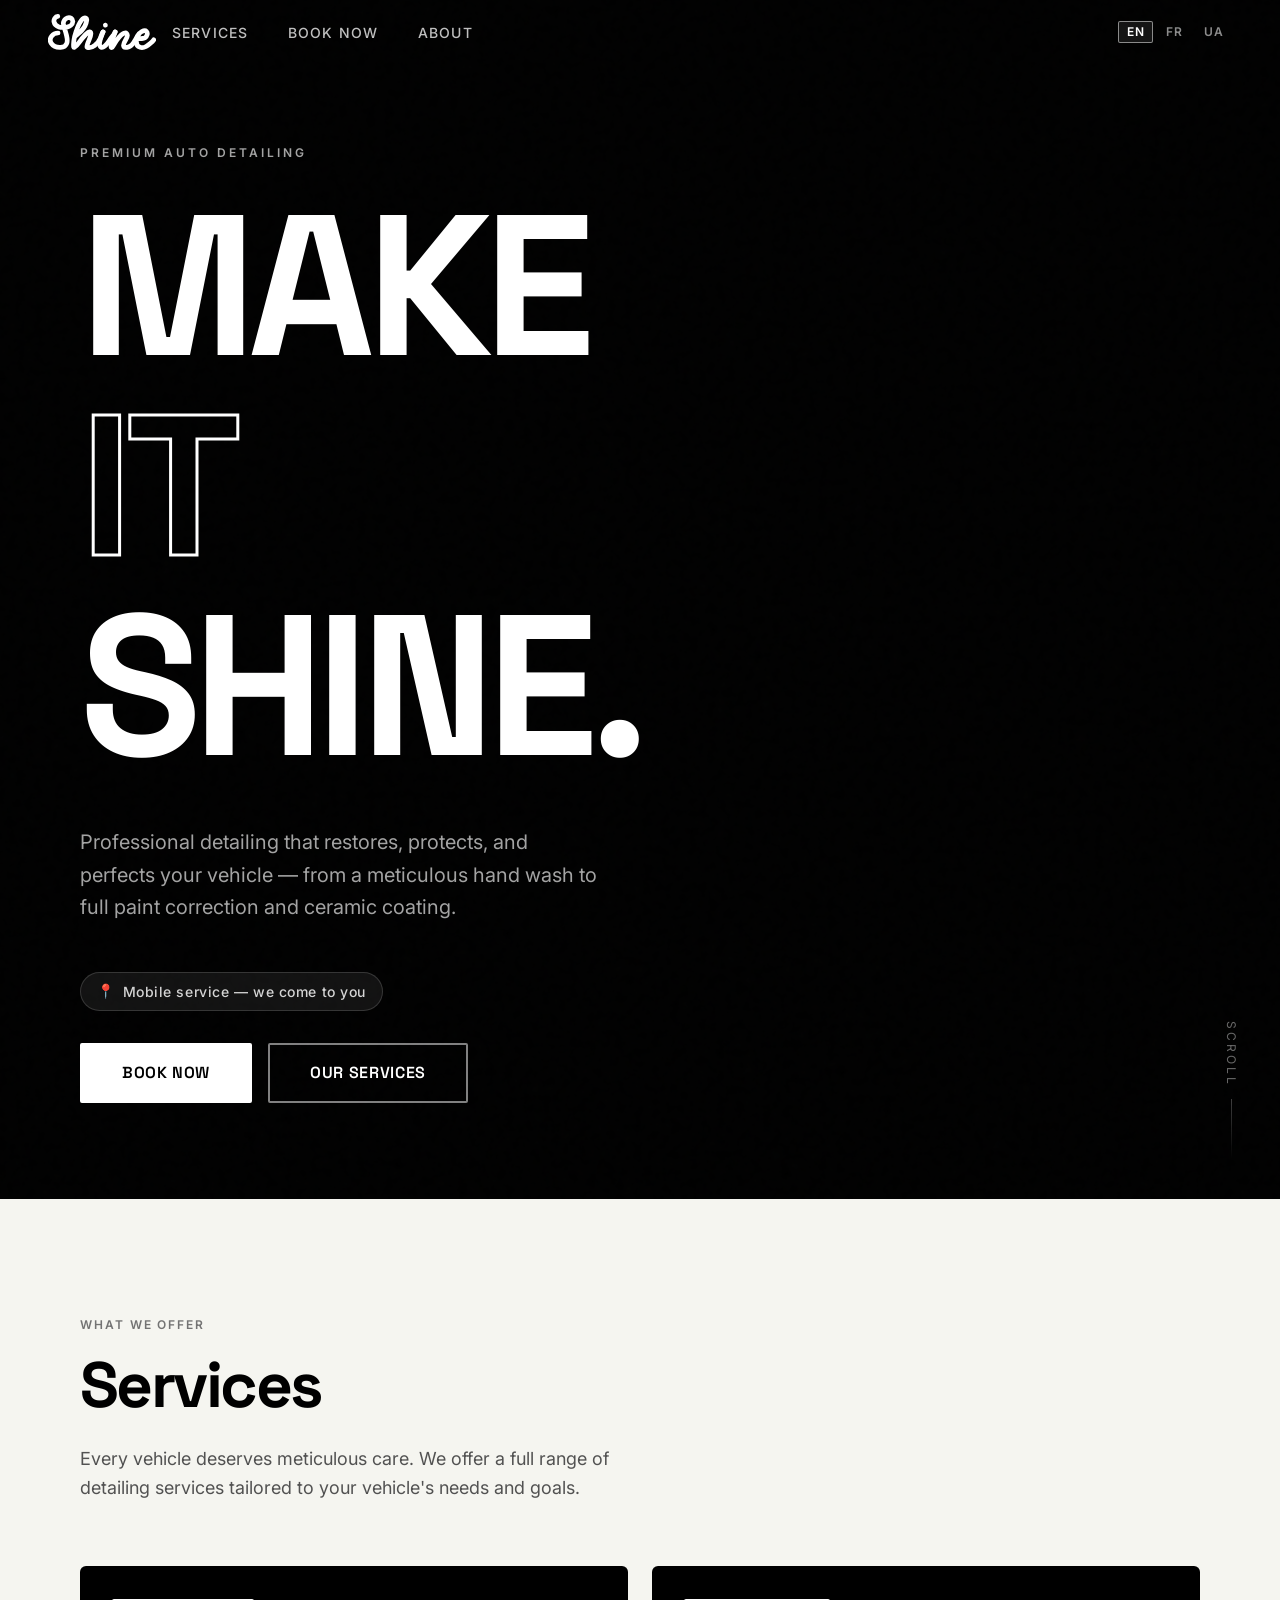
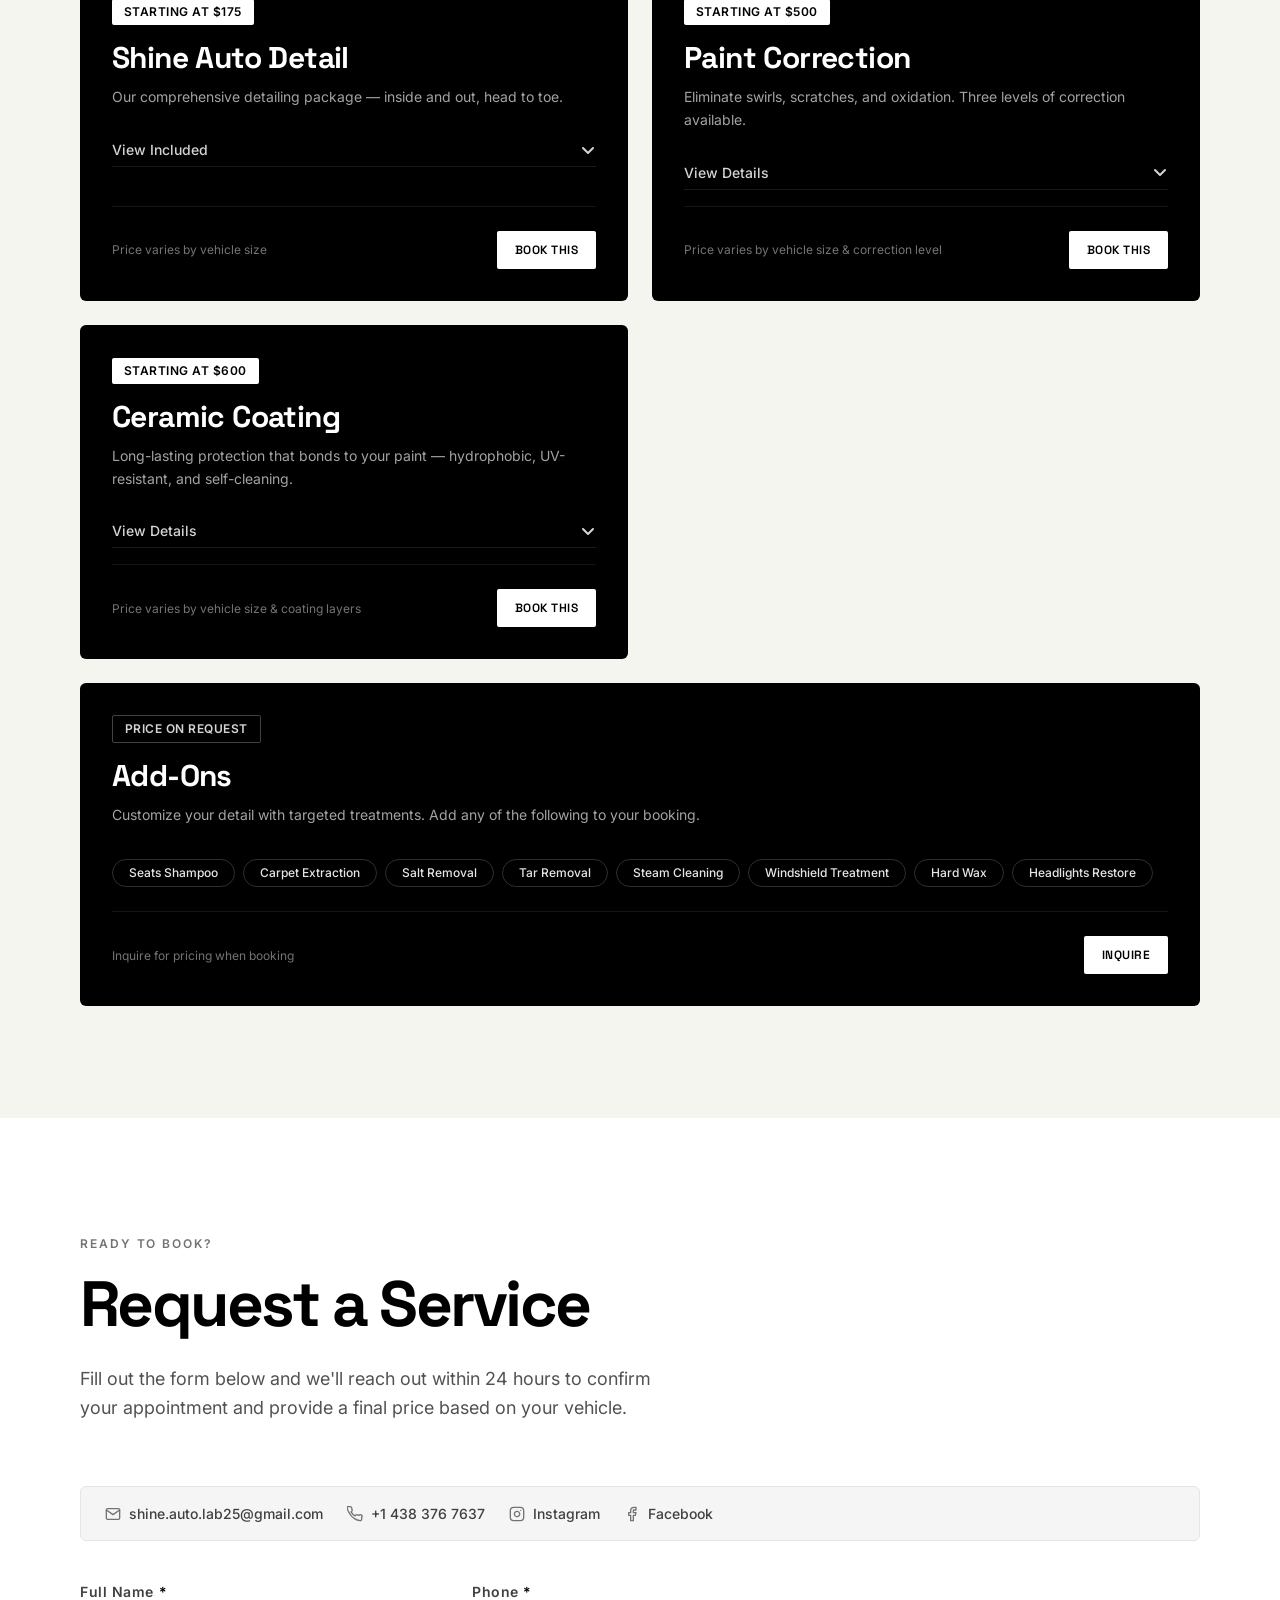
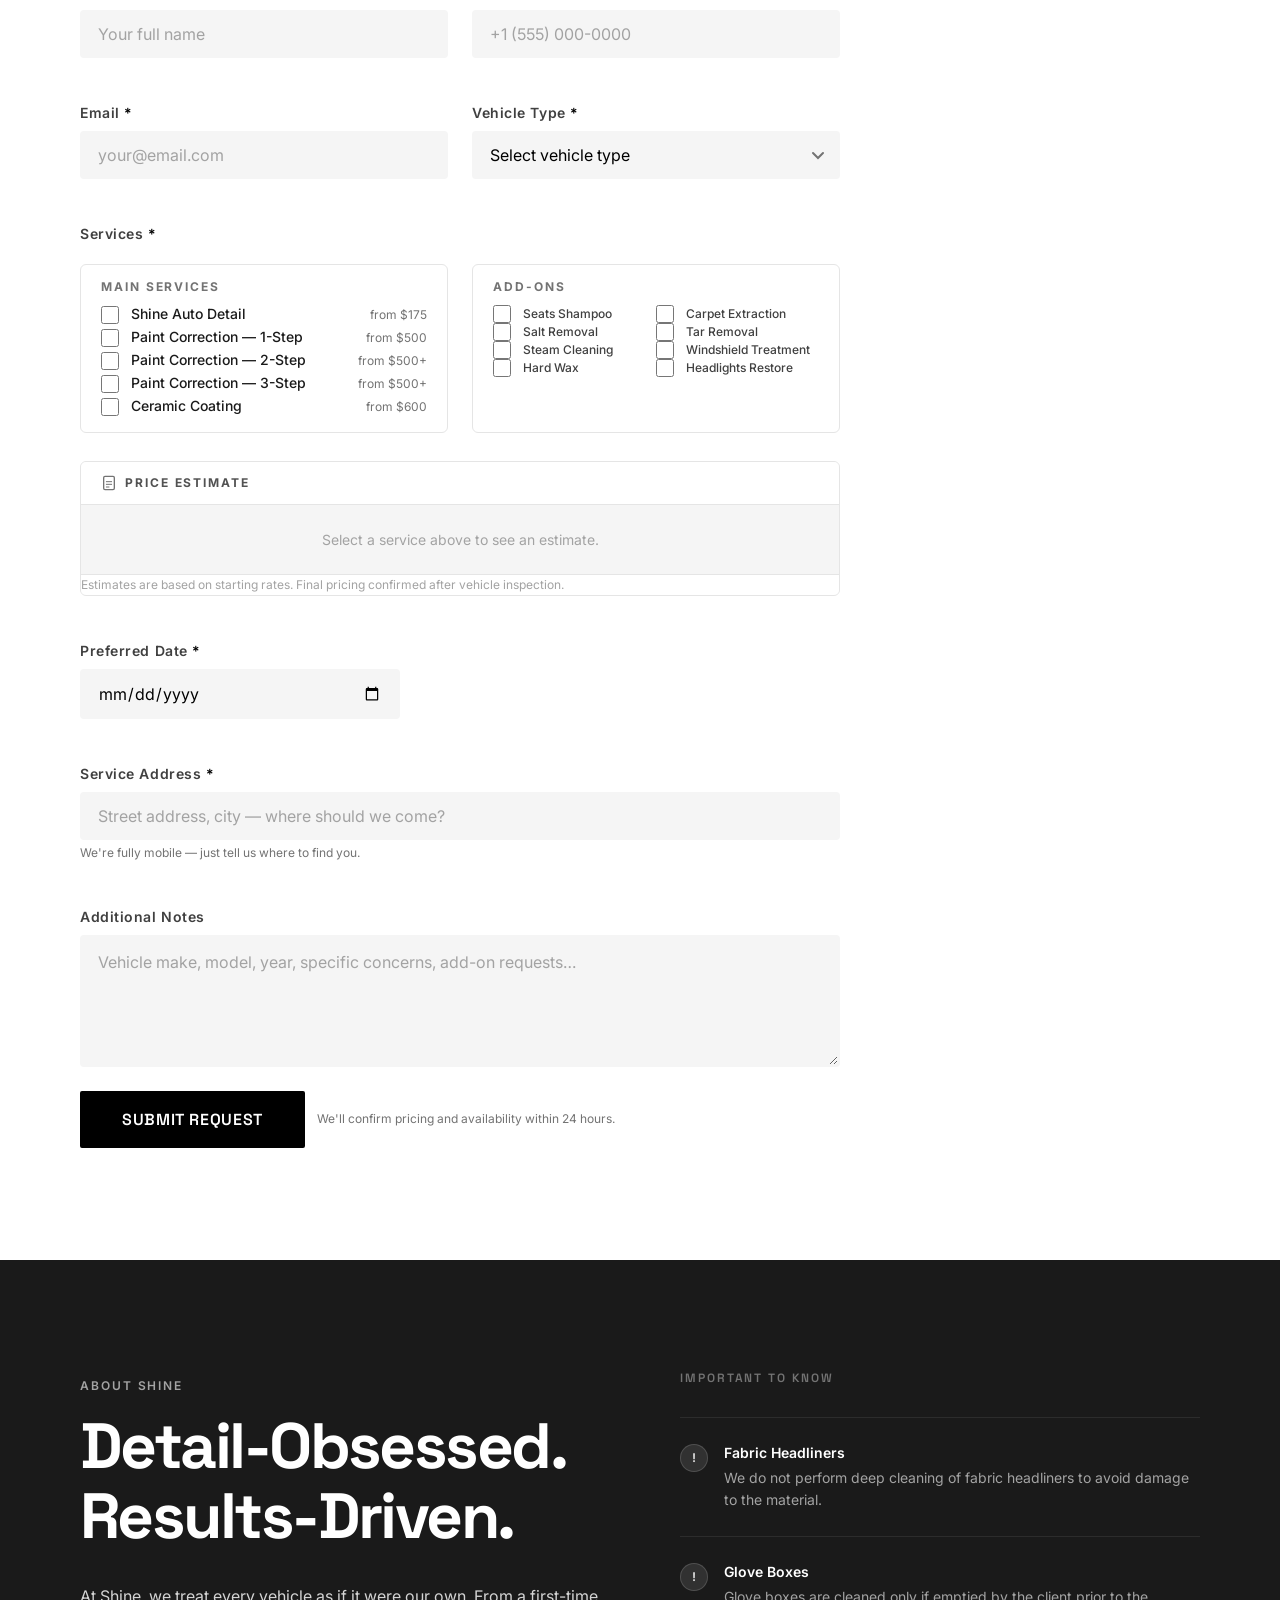
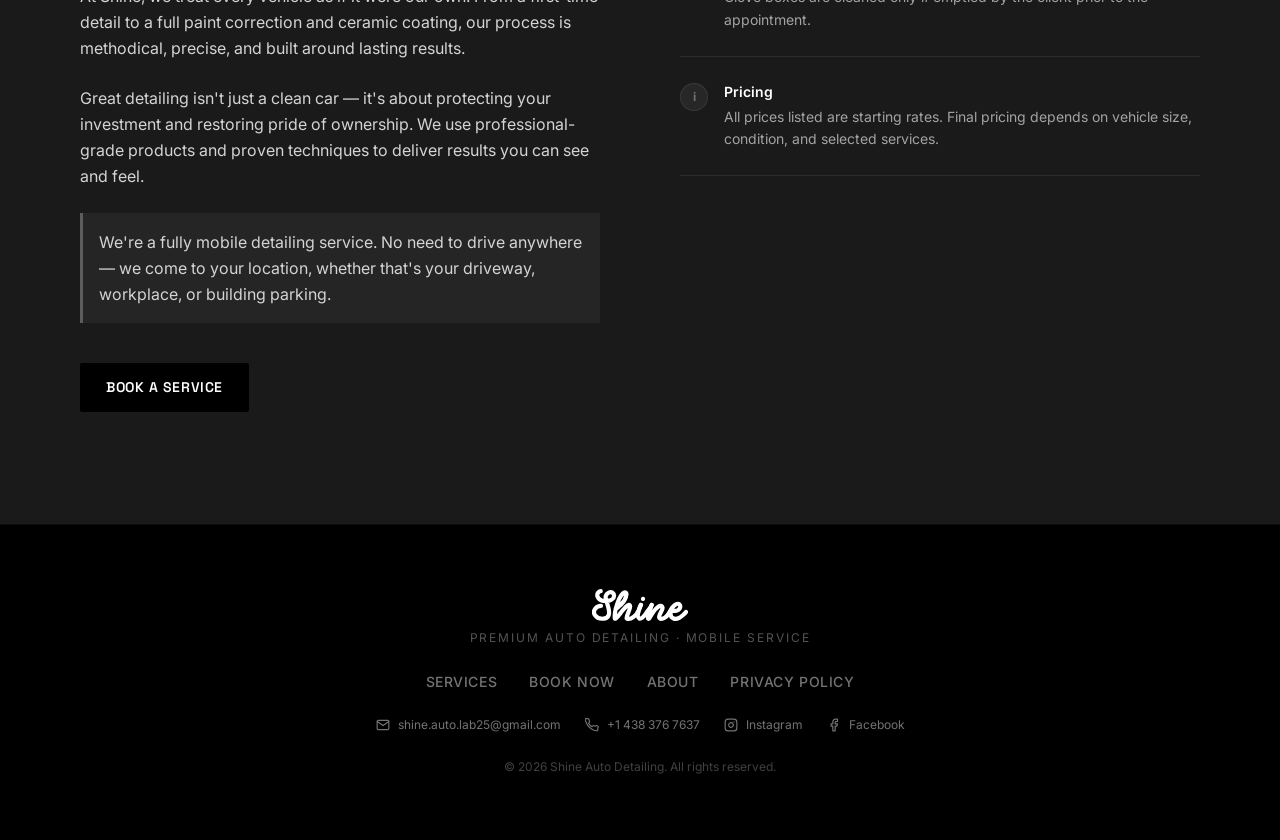
==== index.html @ ddbc6e3d "Add files via upload" ====
<!DOCTYPE html>
<html lang="en">
<head>
  <meta charset="UTF-8" />
  <meta name="viewport" content="width=device-width, initial-scale=1.0" />
  <meta name="description" content="Shine Auto Detailing — professional auto detailing, paint correction, and ceramic coating services." />
  <title>Shine — Auto Detailing</title>

  <link rel="preconnect" href="https://fonts.googleapis.com" />
  <link rel="preconnect" href="https://fonts.gstatic.com" crossorigin />
  <link href="https://fonts.googleapis.com/css2?family=Space+Grotesk:wght@300;400;500;600;700&family=Inter:wght@300;400;500;600&display=swap" rel="stylesheet" />

  <link rel="stylesheet" href="styles.css" />
</head>
<body>

  <!-- ============================================================
       SITE HEADER
  ============================================================ -->
  <header class="site-header" id="site-header">
    <div class="header-inner">
      <a href="#" class="logo" id="logo-link" aria-label="Shine — home">
        <svg class="logo-svg" width="856" height="285" viewBox="0 0 856 285" fill="none" xmlns="http://www.w3.org/2000/svg" aria-hidden="true">
          <g clip-path="url(#clip0_50_222)">
            <path d="M77.4341 18.6673C57.7168 19.8806 43.8564 42.2464 47.4615 61.672C51.0666 81.0977 68.0888 95.9732 86.8844 102.063C107.512 108.749 129.889 106.52 150.972 103.51C171.727 100.547 195.003 83.2794 196.496 60.5987C198.025 37.3112 174.446 21.9924 153.387 30.4043C139.41 35.9812 126.517 49.2233 122.644 63.7954C117.884 81.7277 125.082 99.975 131.044 116.682C137.169 133.856 142.35 151.345 146.608 169.079C151.345 188.796 156.175 211.302 149.058 231.323C141.405 252.86 121.722 263.407 99.7415 264.585C70.5972 266.137 43.0047 258.122 26.1691 232.839C14.8171 215.782 16.8121 191.55 28.9225 175.356C40.6712 159.629 60.4119 150.575 79.8725 150.365" stroke="black" stroke-width="37.3346" stroke-miterlimit="10" stroke-linecap="round"/>
            <path d="M435.986 141.603C428.683 162.907 419.127 183.464 413.282 205.258C408.802 221.954 400.717 251.378 419.722 262.112C430.351 268.121 439.16 262.392 448.925 254.925C467.102 241.041 478.524 220.729 490.728 201.84C504.133 181.084 524.166 165.252 531.971 141.603" stroke="black" stroke-width="37.3346" stroke-miterlimit="10" stroke-linecap="round"/>
            <path d="M454.163 88.3312C454.222 88.0396 454.747 88.0862 454.77 88.3779C454.793 88.6696 454.268 88.7629 454.175 88.4829" stroke="black" stroke-width="37.3346" stroke-miterlimit="10" stroke-linecap="round"/>
            <path d="M711.515 171.214C703.383 183.453 685.206 214.837 677.074 227.076C670.716 236.654 657.555 250.41 647.521 256.022C637.476 261.622 609.615 270.419 602.615 261.295C600.375 258.367 599.068 254.82 598.263 251.215C592.815 226.597 630.103 193.755 628.504 168.601C628.189 163.584 626.964 158.334 623.476 154.717C619.66 150.773 613.687 149.502 608.25 150.272C602.813 151.042 597.808 153.608 593.106 156.432C556.203 178.564 534.188 224.882 510.06 260.502C507.925 263.664 503.842 267.164 500.89 264.737C499.455 263.559 499.21 261.47 499.163 259.604C498.825 245.486 502.337 223.949 507.108 210.66C515.392 187.63 523.676 164.61 531.948 141.58" stroke="black" stroke-width="37.3346" stroke-miterlimit="10" stroke-linecap="round"/>
            <path d="M211.139 179.346C221.931 170.094 232.723 160.854 243.515 151.602C250.037 146.013 256.57 140.413 262.637 134.323C285.376 111.49 302.69 80.771 306.715 48.5233C307.497 42.293 306.948 35.3395 300.637 32.271C294.64 29.3543 286.554 31.0927 280.954 34.1611C274.701 37.5912 269.824 43.0514 265.449 48.6749C244.343 75.8358 232.326 108.574 221.872 140.985C215.56 160.539 209.96 180.384 206.402 200.638C204.582 210.987 203.31 221.429 202.773 231.918C202.283 241.426 201.28 252.65 203.543 261.995C203.882 263.384 204.897 264.784 206.332 264.865C207.254 264.912 208.105 264.399 208.875 263.897C225.886 252.813 238.195 236.468 249.803 220.134C262.439 202.365 275.646 185.704 291.035 170.199C294.966 166.244 298.945 162.335 302.923 158.439C310.577 150.948 319.036 143.096 329.653 141.696C337.854 140.623 338.975 148.988 339.546 155.335C342.031 183.149 307.158 231.684 308.465 259.58C308.524 260.747 308.629 261.995 309.375 262.905C310.017 263.687 311.032 264.072 312 264.364C331.298 270.127 355.425 259.277 370.756 247.528C393.051 230.436 405.418 214.872 414.81 191.316C420.924 175.997 425.182 154.483 435.998 141.603" stroke="black" stroke-width="37.3346" stroke-miterlimit="10" stroke-linecap="round"/>
            <path d="M706.72 191.188C721.257 194.968 736.623 195.621 751.451 193.311C758.452 192.215 764.005 190.5 769.722 186.206C783.314 175.997 793.733 151.532 779.301 137.426C769.349 127.696 753.447 133.179 742.911 138.943C729.482 146.281 718.655 157.75 711.515 171.237C704.818 183.861 701.26 197.955 699.976 212.142C697.946 234.648 705.273 257.002 728.946 263.874C744.626 268.424 761.788 264.725 776.302 257.235C788.284 251.063 798.715 242.488 808.83 233.691C819.015 224.824 829.446 215.409 837.321 204.36" stroke="black" stroke-width="37.3346" stroke-miterlimit="10" stroke-linecap="round"/>
          </g>
          <defs>
            <clipPath id="clip0_50_222">
              <rect width="856" height="284.618" fill="white"/>
            </clipPath>
          </defs>
        </svg>
      </a>

      <nav class="main-nav" id="main-nav" aria-label="Main navigation">
        <ul class="nav-list">
          <li><a href="#services" class="nav-link" data-i18n="nav.services">Services</a></li>
          <li><a href="#booking"  class="nav-link" data-i18n="nav.bookNow">Book Now</a></li>
          <li><a href="#about"   class="nav-link" data-i18n="nav.about">About</a></li>
        </ul>
      </nav>

      <!-- Language Switcher -->
      <div class="lang-switcher" id="lang-switcher" aria-label="Language">
        <button class="lang-btn" data-lang="en" aria-label="Switch to English">EN</button>
        <button class="lang-btn" data-lang="fr" aria-label="Passer en français">FR</button>
        <button class="lang-btn" data-lang="ua" aria-label="Перейти на українську">UA</button>
      </div>

      <button class="hamburger" id="hamburger" aria-label="Toggle menu" aria-expanded="false" aria-controls="mobile-nav">
        <span class="hamburger-line"></span>
        <span class="hamburger-line"></span>
        <span class="hamburger-line"></span>
      </button>
    </div>

    <div class="mobile-nav" id="mobile-nav" aria-hidden="true">
      <ul class="mobile-nav-list">
        <li><a href="#services" class="mobile-nav-link" data-i18n="nav.services">Services</a></li>
        <li><a href="#booking"  class="mobile-nav-link" data-i18n="nav.bookNow">Book Now</a></li>
        <li><a href="#about"   class="mobile-nav-link" data-i18n="nav.about">About</a></li>
      </ul>
      <div class="mobile-lang-switcher">
        <button class="lang-btn" data-lang="en" aria-label="Switch to English">EN</button>
        <button class="lang-btn" data-lang="fr" aria-label="Passer en français">FR</button>
        <button class="lang-btn" data-lang="ua" aria-label="Перейти на українську">UA</button>
      </div>
    </div>
  </header>

  <!-- ============================================================
       MAIN SITE CONTENT
  ============================================================ -->
  <main id="main-content">

    <!-- ─── HERO ─────────────────────────────────────────── -->
    <section class="hero" id="hero" aria-label="Hero">
      <div class="hero-inner">
        <p class="hero-eyebrow" data-i18n="hero.eyebrow">Premium Auto Detailing</p>
        <h1 class="hero-title" aria-label="Make it shine.">
          <span class="hero-title-line">MAKE</span>
          <span class="hero-title-line hero-title-line--outline">IT</span>
          <span class="hero-title-line">SHINE.</span>
        </h1>
        <p class="hero-subtitle" data-i18n="hero.subtitle">
          Professional detailing that restores, protects, and perfects your vehicle —
          from a meticulous hand wash to full paint correction and ceramic coating.
        </p>
        <div class="hero-mobile-badge">
          <span class="hero-mobile-badge-dot" aria-hidden="true">📍</span>
          <span data-i18n="hero.badge">Mobile service — we come to you</span>
        </div>
        <div class="hero-cta">
          <a href="#booking"  class="btn btn-white btn-lg" data-i18n="hero.bookNow">Book Now</a>
          <a href="#services" class="btn btn-outline btn-lg" data-i18n="hero.ourServices">Our Services</a>
        </div>
      </div>
      <div class="hero-scroll">
        <span class="hero-scroll-label" data-i18n="hero.scroll">Scroll</span>
        <div class="hero-scroll-line"></div>
      </div>
    </section>

    <!-- ─── SERVICES ─────────────────────────────────────── -->
    <section class="services" id="services" aria-label="Services">
      <div class="section-inner">
        <header class="section-header">
          <span class="section-tag" data-i18n="services.tag">What We Offer</span>
          <h2 class="section-title" data-i18n="services.title">Services</h2>
          <p class="section-subtitle" data-i18n="services.subtitle">
            Every vehicle deserves meticulous care. We offer a full range of detailing
            services tailored to your vehicle's needs and goals.
          </p>
        </header>

        <div class="services-grid">

          <!-- Card 1: Shine Auto Detail -->
          <article class="service-card js-animate" data-service="detail">
            <div class="service-card-inner">
              <div class="service-card-top">
                <span class="service-price-badge" data-i18n="service.detail.price">Starting at $175</span>
                <h3 class="service-name" data-i18n="service.detail.name">Shine Auto Detail</h3>
                <p class="service-tagline" data-i18n="service.detail.tagline">Our comprehensive detailing package — inside and out, head to toe.</p>
              </div>

              <button class="service-expand-btn" aria-expanded="false" aria-controls="detail-details">
                <span class="expand-label" data-i18n="service.detail.expand">View Included</span>
                <svg class="expand-icon" width="16" height="16" viewBox="0 0 16 16" fill="none" aria-hidden="true">
                  <path d="M3 6L8 11L13 6" stroke="currentColor" stroke-width="2" stroke-linecap="round" stroke-linejoin="round"/>
                </svg>
              </button>

              <div class="service-details" id="detail-details" hidden>
                <ul class="service-includes">
                  <li data-i18n="service.detail.include.prewash">Pre-wash treatment</li>
                  <li data-i18n="service.detail.include.handwash">Hand wash</li>
                  <li data-i18n="service.detail.include.iron">Iron removal</li>
                  <li data-i18n="service.detail.include.rims">Rim &amp; tire cleaning</li>
                  <li data-i18n="service.detail.include.garbage">Garbage removal</li>
                  <li data-i18n="service.detail.include.mats">Rubber mat cleaning</li>
                  <li data-i18n="service.detail.include.vacuum">Vacuum &amp; fabric shampoo</li>
                  <li data-i18n="service.detail.include.leather">Leather conditioning</li>
                  <li data-i18n="service.detail.include.plastic">Plastic protection</li>
                  <li data-i18n="service.detail.include.windows">Window &amp; mirror cleaning</li>
                  <li data-i18n="service.detail.include.doorjamb">Door jamb &amp; trunk cleaning</li>
                </ul>
              </div>

              <div class="service-card-footer">
                <span class="service-price-note" data-i18n="service.detail.priceNote">Price varies by vehicle size</span>
                <a href="#booking" class="btn btn-sm btn-white" data-i18n="service.detail.book">Book This</a>
              </div>
            </div>
          </article>

          <!-- Card 2: Paint Correction -->
          <article class="service-card js-animate" data-service="paint">
            <div class="service-card-inner">
              <div class="service-card-top">
                <span class="service-price-badge" data-i18n="service.paint.price">Starting at $500</span>
                <h3 class="service-name" data-i18n="service.paint.name">Paint Correction</h3>
                <p class="service-tagline" data-i18n="service.paint.tagline">Eliminate swirls, scratches, and oxidation. Three levels of correction available.</p>
              </div>

              <button class="service-expand-btn" aria-expanded="false" aria-controls="paint-details">
                <span class="expand-label" data-i18n="service.paint.expand">View Details</span>
                <svg class="expand-icon" width="16" height="16" viewBox="0 0 16 16" fill="none" aria-hidden="true">
                  <path d="M3 6L8 11L13 6" stroke="currentColor" stroke-width="2" stroke-linecap="round" stroke-linejoin="round"/>
                </svg>
              </button>

              <div class="service-details" id="paint-details" hidden>
                <div class="service-tiers">
                  <div class="tier">
                    <span class="tier-badge" data-i18n="service.paint.1step">1-Step</span>
                    <span class="tier-desc" data-i18n="service.paint.1stepDesc">Light polish — removes light swirls and minor surface scratches</span>
                  </div>
                  <div class="tier">
                    <span class="tier-badge" data-i18n="service.paint.2step">2-Step</span>
                    <span class="tier-desc" data-i18n="service.paint.2stepDesc">Medium polish — targets deeper swirls and moderate paint defects</span>
                  </div>
                  <div class="tier">
                    <span class="tier-badge" data-i18n="service.paint.3step">3-Step</span>
                    <span class="tier-desc" data-i18n="service.paint.3stepDesc">Full correction — maximum paint restoration and clarity</span>
                  </div>
                </div>
                <p class="service-includes-note" data-i18n="service.paint.includes">All correction packages include:</p>
                <ul class="service-includes">
                  <li data-i18n="service.paint.include.wash">Two-step wash</li>
                  <li data-i18n="service.paint.include.iron">Iron &amp; tar removal</li>
                  <li data-i18n="service.paint.include.clay">Clay bar treatment</li>
                </ul>
              </div>

              <div class="service-card-footer">
                <span class="service-price-note" data-i18n="service.paint.priceNote">Price varies by vehicle size &amp; correction level</span>
                <a href="#booking" class="btn btn-sm btn-white" data-i18n="service.paint.book">Book This</a>
              </div>
            </div>
          </article>

          <!-- Card 3: Ceramic Coating -->
          <article class="service-card js-animate" data-service="ceramic">
            <div class="service-card-inner">
              <div class="service-card-top">
                <span class="service-price-badge" data-i18n="service.ceramic.price">Starting at $600</span>
                <h3 class="service-name" data-i18n="service.ceramic.name">Ceramic Coating</h3>
                <p class="service-tagline" data-i18n="service.ceramic.tagline">Long-lasting protection that bonds to your paint — hydrophobic, UV-resistant, and self-cleaning.</p>
              </div>

              <button class="service-expand-btn" aria-expanded="false" aria-controls="ceramic-details">
                <span class="expand-label" data-i18n="service.ceramic.expand">View Details</span>
                <svg class="expand-icon" width="16" height="16" viewBox="0 0 16 16" fill="none" aria-hidden="true">
                  <path d="M3 6L8 11L13 6" stroke="currentColor" stroke-width="2" stroke-linecap="round" stroke-linejoin="round"/>
                </svg>
              </button>

              <div class="service-details" id="ceramic-details" hidden>
                <ul class="service-includes">
                  <li data-i18n="service.ceramic.include.formula">Professional-grade nano-ceramic formula</li>
                  <li data-i18n="service.ceramic.include.applied">Applied after full decontamination wash</li>
                  <li data-i18n="service.ceramic.include.protection">Multi-year protection</li>
                  <li data-i18n="service.ceramic.include.hydro">Hydrophobic &amp; UV-resistant finish</li>
                  <li data-i18n="service.ceramic.include.gloss">Enhances gloss and depth</li>
                  <li data-i18n="service.ceramic.include.contact">Contact us to discuss your vehicle and goals</li>
                </ul>
              </div>

              <div class="service-card-footer">
                <span class="service-price-note" data-i18n="service.ceramic.priceNote">Price varies by vehicle size &amp; coating layers</span>
                <a href="#booking" class="btn btn-sm btn-white" data-i18n="service.ceramic.book">Book This</a>
              </div>
            </div>
          </article>

          <!-- Card 4: Add-Ons -->
          <article class="service-card service-card--addons js-animate" data-service="addons">
            <div class="service-card-inner">
              <div class="service-card-top">
                <span class="service-price-badge service-price-badge--outline" data-i18n="service.addons.price">Price on Request</span>
                <h3 class="service-name" data-i18n="service.addons.name">Add-Ons</h3>
                <p class="service-tagline" data-i18n="service.addons.tagline">Customize your detail with targeted treatments. Add any of the following to your booking.</p>
              </div>

              <div class="addons-grid">
                <span class="addon-tag" data-i18n="addon.seats">Seats Shampoo</span>
                <span class="addon-tag" data-i18n="addon.carpet">Carpet Extraction</span>
                <span class="addon-tag" data-i18n="addon.salt">Salt Removal</span>
                <span class="addon-tag" data-i18n="addon.tar">Tar Removal</span>
                <span class="addon-tag" data-i18n="addon.steam">Steam Cleaning</span>
                <span class="addon-tag" data-i18n="addon.windshield">Windshield Treatment</span>
                <span class="addon-tag" data-i18n="addon.wax">Hard Wax</span>
                <span class="addon-tag" data-i18n="addon.headlights">Headlights Restore</span>
              </div>

              <div class="service-card-footer">
                <span class="service-price-note" data-i18n="service.addons.priceNote">Inquire for pricing when booking</span>
                <a href="#booking" class="btn btn-sm btn-white" data-i18n="service.addons.inquire">Inquire</a>
              </div>
            </div>
          </article>

        </div><!-- /.services-grid -->
      </div><!-- /.section-inner -->
    </section>

    <!-- ─── BOOKING ───────────────────────────────────────── -->
    <section class="booking" id="booking" aria-label="Book a service">
      <div class="section-inner">
        <header class="section-header">
          <span class="section-tag" data-i18n="booking.tag">Ready to Book?</span>
          <h2 class="section-title" data-i18n="booking.title">Request a Service</h2>
          <p class="section-subtitle" data-i18n="booking.subtitle">
            Fill out the form below and we'll reach out within 24 hours to confirm your appointment
            and provide a final price based on your vehicle.
          </p>
        </header>

        <!-- Contact strip -->
        <div class="booking-contact-strip">
          <a href="mailto:shine.auto.lab25@gmail.com" class="contact-link">
            <svg width="16" height="16" viewBox="0 0 24 24" fill="none" aria-hidden="true"><path d="M4 4h16c1.1 0 2 .9 2 2v12c0 1.1-.9 2-2 2H4c-1.1 0-2-.9-2-2V6c0-1.1.9-2 2-2z" stroke="currentColor" stroke-width="2" stroke-linecap="round" stroke-linejoin="round"/><polyline points="22,6 12,13 2,6" stroke="currentColor" stroke-width="2" stroke-linecap="round" stroke-linejoin="round"/></svg>
            shine.auto.lab25@gmail.com
          </a>
          <a href="tel:+14383767637" class="contact-link">
            <svg width="16" height="16" viewBox="0 0 24 24" fill="none" aria-hidden="true"><path d="M22 16.92v3a2 2 0 01-2.18 2 19.79 19.79 0 01-8.63-3.07A19.5 19.5 0 013.07 9.81a19.79 19.79 0 01-3.07-8.67A2 2 0 012 1h3a2 2 0 012 1.72c.127.96.361 1.903.7 2.81a2 2 0 01-.45 2.11L6.09 8.91a16 16 0 006 6l1.27-1.27a2 2 0 012.11-.45c.907.339 1.85.573 2.81.7A2 2 0 0122 16.92z" stroke="currentColor" stroke-width="2" stroke-linecap="round" stroke-linejoin="round"/></svg>
            +1 438 376 7637
          </a>
          <a href="https://www.instagram.com/shine.auto.lab" target="_blank" rel="noopener" class="contact-link">
            <svg width="16" height="16" viewBox="0 0 24 24" fill="none" aria-hidden="true"><rect x="2" y="2" width="20" height="20" rx="5" ry="5" stroke="currentColor" stroke-width="2" stroke-linecap="round" stroke-linejoin="round"/><path d="M16 11.37A4 4 0 1112.63 8 4 4 0 0116 11.37z" stroke="currentColor" stroke-width="2" stroke-linecap="round" stroke-linejoin="round"/><line x1="17.5" y1="6.5" x2="17.51" y2="6.5" stroke="currentColor" stroke-width="2" stroke-linecap="round" stroke-linejoin="round"/></svg>
            Instagram
          </a>
          <a href="https://www.facebook.com/share/1FL6Mfw4Yw/" target="_blank" rel="noopener" class="contact-link">
            <svg width="16" height="16" viewBox="0 0 24 24" fill="none" aria-hidden="true"><path d="M18 2h-3a5 5 0 00-5 5v3H7v4h3v8h4v-8h3l1-4h-4V7a1 1 0 011-1h3z" stroke="currentColor" stroke-width="2" stroke-linecap="round" stroke-linejoin="round"/></svg>
            Facebook
          </a>
        </div>

        <div class="booking-content">
          <!-- Form -->
          <form class="booking-form" id="booking-form" novalidate aria-label="Service request form">

            <div class="form-row">
              <div class="form-group">
                <label class="form-label" for="f-name"><span data-i18n="form.name">Full Name</span> <span class="required" aria-hidden="true">*</span></label>
                <input type="text" id="f-name" name="clientName" class="form-input"
                       placeholder="Your full name" data-i18n-placeholder="form.namePl"
                       autocomplete="name" required />
                <span class="form-error" role="alert" aria-live="polite"></span>
              </div>
              <div class="form-group">
                <label class="form-label" for="f-phone"><span data-i18n="form.phone">Phone</span> <span class="required" aria-hidden="true">*</span></label>
                <input type="tel" id="f-phone" name="clientPhone" class="form-input"
                       placeholder="+1 (555) 000-0000" autocomplete="tel" required />
                <span class="form-error" role="alert" aria-live="polite"></span>
              </div>
            </div>

            <div class="form-row">
              <div class="form-group">
                <label class="form-label" for="f-email"><span data-i18n="form.email">Email</span> <span class="required" aria-hidden="true">*</span></label>
                <input type="email" id="f-email" name="clientEmail" class="form-input"
                       placeholder="your@email.com" autocomplete="email" required />
                <span class="form-error" role="alert" aria-live="polite"></span>
              </div>
              <div class="form-group">
                <label class="form-label" for="f-vehicle"><span data-i18n="form.vehicle">Vehicle Type</span> <span class="required" aria-hidden="true">*</span></label>
                <select id="f-vehicle" name="vehicleType" class="form-input form-select" required>
                  <option value="" data-i18n="form.vehiclePlaceholder">Select vehicle type</option>
                  <option value="Sedan"              data-i18n="vehicle.sedan">Sedan</option>
                  <option value="Coupe"              data-i18n="vehicle.coupe">Coupe</option>
                  <option value="Hatchback"          data-i18n="vehicle.hatchback">Hatchback</option>
                  <option value="SUV / Crossover"    data-i18n="vehicle.suv">SUV / Crossover</option>
                  <option value="Truck / Pickup"     data-i18n="vehicle.truck">Truck / Pickup</option>
                  <option value="Minivan / Van"      data-i18n="vehicle.minivan">Minivan / Van</option>
                  <option value="Sports Car / Exotic" data-i18n="vehicle.sports">Sports Car / Exotic</option>
                  <option value="Other"              data-i18n="vehicle.other">Other</option>
                </select>
                <span class="form-error" role="alert" aria-live="polite"></span>
              </div>
            </div>

            <!-- Service Selection (checkboxes) -->
            <div class="form-group form-group--full" id="fg-service">
              <label class="form-label"><span data-i18n="form.service">Services</span> <span class="required" aria-hidden="true">*</span></label>

              <div class="service-checkboxes">

                <!-- Main Services -->
                <div class="checkbox-group">
                  <p class="checkbox-group-label" data-i18n="form.mainServices">Main Services</p>

                  <label class="checkbox-item">
                    <input type="checkbox" class="cb-main" value="detail" />
                    <span class="cb-label-wrap">
                      <span class="cb-name" data-i18n="mainservice.detail">Shine Auto Detail</span>
                      <span class="cb-from" data-i18n="mainservice.detail.from">from $175</span>
                    </span>
                  </label>

                  <label class="checkbox-item">
                    <input type="checkbox" class="cb-main" value="paint1" />
                    <span class="cb-label-wrap">
                      <span class="cb-name" data-i18n="mainservice.paint1">Paint Correction — 1-Step</span>
                      <span class="cb-from" data-i18n="mainservice.paint1.from">from $500</span>
                    </span>
                  </label>

                  <label class="checkbox-item">
                    <input type="checkbox" class="cb-main" value="paint2" />
                    <span class="cb-label-wrap">
                      <span class="cb-name" data-i18n="mainservice.paint2">Paint Correction — 2-Step</span>
                      <span class="cb-from" data-i18n="mainservice.paint2.from">from $500+</span>
                    </span>
                  </label>

                  <label class="checkbox-item">
                    <input type="checkbox" class="cb-main" value="paint3" />
                    <span class="cb-label-wrap">
                      <span class="cb-name" data-i18n="mainservice.paint3">Paint Correction — 3-Step</span>
                      <span class="cb-from" data-i18n="mainservice.paint3.from">from $500+</span>
                    </span>
                  </label>

                  <label class="checkbox-item">
                    <input type="checkbox" class="cb-main" value="ceramic" />
                    <span class="cb-label-wrap">
                      <span class="cb-name" data-i18n="mainservice.ceramic">Ceramic Coating</span>
                      <span class="cb-from" data-i18n="mainservice.ceramic.from">from $600</span>
                    </span>
                  </label>
                </div>

                <!-- Add-Ons -->
                <div class="checkbox-group checkbox-group--addons">
                  <p class="checkbox-group-label" data-i18n="form.addOns">Add-Ons <span class="checkbox-group-note" data-i18n="form.addOnsNote">(price on request)</span></p>
                  <div class="checkbox-addons-grid">
                    <label class="checkbox-item checkbox-item--addon">
                      <input type="checkbox" class="cb-addon" value="seats-shampoo" />
                      <span data-i18n="addon.seats">Seats Shampoo</span>
                    </label>
                    <label class="checkbox-item checkbox-item--addon">
                      <input type="checkbox" class="cb-addon" value="carpet-extraction" />
                      <span data-i18n="addon.carpet">Carpet Extraction</span>
                    </label>
                    <label class="checkbox-item checkbox-item--addon">
                      <input type="checkbox" class="cb-addon" value="salt-removal" />
                      <span data-i18n="addon.salt">Salt Removal</span>
                    </label>
                    <label class="checkbox-item checkbox-item--addon">
                      <input type="checkbox" class="cb-addon" value="tar-removal" />
                      <span data-i18n="addon.tar">Tar Removal</span>
                    </label>
                    <label class="checkbox-item checkbox-item--addon">
                      <input type="checkbox" class="cb-addon" value="steam-cleaning" />
                      <span data-i18n="addon.steam">Steam Cleaning</span>
                    </label>
                    <label class="checkbox-item checkbox-item--addon">
                      <input type="checkbox" class="cb-addon" value="windshield-treatment" />
                      <span data-i18n="addon.windshield">Windshield Treatment</span>
                    </label>
                    <label class="checkbox-item checkbox-item--addon">
                      <input type="checkbox" class="cb-addon" value="hard-wax" />
                      <span data-i18n="addon.wax">Hard Wax</span>
                    </label>
                    <label class="checkbox-item checkbox-item--addon">
                      <input type="checkbox" class="cb-addon" value="headlights-restore" />
                      <span data-i18n="addon.headlights">Headlights Restore</span>
                    </label>
                  </div>
                </div>

              </div><!-- /.service-checkboxes -->

              <!-- Price Calculator Widget -->
              <div class="price-calc" id="price-calc">
                <div class="calc-header">
                  <svg width="16" height="16" viewBox="0 0 24 24" fill="none" aria-hidden="true">
                    <rect x="4" y="2" width="16" height="20" rx="2" stroke="currentColor" stroke-width="2"/>
                    <line x1="8" y1="10" x2="16" y2="10" stroke="currentColor" stroke-width="1.5" stroke-linecap="round"/>
                    <line x1="8" y1="14" x2="16" y2="14" stroke="currentColor" stroke-width="1.5" stroke-linecap="round"/>
                    <line x1="8" y1="18" x2="12" y2="18" stroke="currentColor" stroke-width="1.5" stroke-linecap="round"/>
                  </svg>
                  <span class="calc-title" data-i18n="calc.title">Price Estimate</span>
                </div>
                <div class="calc-body">
                  <p class="calc-empty" id="calc-empty" data-i18n="calc.noService">Select a service above to see an estimate.</p>
                  <div class="calc-lines" id="calc-lines" hidden></div>
                  <p class="calc-addons-note" id="calc-addons-note" hidden></p>
                  <div class="calc-total-row" id="calc-total-row" hidden>
                    <span class="calc-total-label" data-i18n="calc.total">Estimated Total</span>
                    <strong class="calc-total-value" id="calc-total-value"></strong>
                  </div>
                </div>
                <p class="calc-disclaimer" data-i18n="calc.disclaimer">Estimates are based on starting rates. Final pricing confirmed after vehicle inspection.</p>
              </div><!-- /.price-calc -->

              <span class="form-error" id="service-error" role="alert" aria-live="polite"></span>
            </div>

            <div class="form-row">
              <div class="form-group">
                <label class="form-label" for="f-date"><span data-i18n="form.date">Preferred Date</span> <span class="required" aria-hidden="true">*</span></label>
                <input type="date" id="f-date" name="preferredDate" class="form-input" required />
                <span class="form-error" role="alert" aria-live="polite"></span>
              </div>
            </div>

            <div class="form-group form-group--full">
              <label class="form-label" for="f-address"><span data-i18n="form.address">Service Address</span> <span class="required" aria-hidden="true">*</span></label>
              <input type="text" id="f-address" name="serviceAddress" class="form-input"
                     placeholder="Street address, city — where should we come?"
                     data-i18n-placeholder="form.addressPlaceholder"
                     autocomplete="street-address" required />
              <span class="form-hint" data-i18n="form.addressHint">We're fully mobile — just tell us where to find you.</span>
              <span class="form-error" role="alert" aria-live="polite"></span>
            </div>

            <div class="form-group form-group--full">
              <label class="form-label" for="f-notes"><span data-i18n="form.notes">Additional Notes</span></label>
              <textarea id="f-notes" name="notes" class="form-input form-textarea"
                        placeholder="Vehicle make, model, year, specific concerns, add-on requests…"
                        data-i18n-placeholder="form.notesPl"
                        rows="4"></textarea>
            </div>

            <div class="form-submit-row">
              <button type="submit" class="btn btn-primary btn-lg" data-i18n="form.submit">Submit Request</button>
              <p class="form-disclaimer" data-i18n="form.disclaimer">We'll confirm pricing and availability within 24 hours.</p>
            </div>

          </form>

          <!-- Success state -->
          <div class="booking-success" id="booking-success" hidden aria-live="polite">
            <div class="success-icon" aria-hidden="true">✓</div>
            <h3 class="success-title" data-i18n="success.title">Request Received!</h3>
            <p class="success-msg" data-i18n="success.msg">
              Thank you for choosing Shine. We'll reach out within 24 hours to confirm
              your appointment and provide final pricing.
            </p>
            <button class="btn btn-primary" id="btn-book-another" data-i18n="success.another">Submit Another Request</button>
          </div>
        </div>

      </div>
    </section>

    <!-- ─── ABOUT ──────────────────────────────────────────── -->
    <section class="about" id="about" aria-label="About Shine">
      <div class="section-inner">
        <div class="about-grid">

          <div class="about-content js-animate">
            <span class="section-tag section-tag--light" data-i18n="about.tag">About Shine</span>
            <h2 class="section-title" data-i18n-html="about.title">Detail-Obsessed.<br>Results-Driven.</h2>
            <p class="about-text" data-i18n="about.p1">
              At Shine, we treat every vehicle as if it were our own. From a first-time detail to a full
              paint correction and ceramic coating, our process is methodical, precise, and built around
              lasting results.
            </p>
            <p class="about-text" data-i18n="about.p2">
              Great detailing isn't just a clean car — it's about protecting your investment and restoring
              pride of ownership. We use professional-grade products and proven techniques to deliver results
              you can see and feel.
            </p>
            <p class="about-text about-text--mobile" data-i18n="about.p3">
              We're a fully mobile detailing service. No need to drive anywhere — we come to your location, whether that's your driveway, workplace, or building parking.
            </p>
            <a href="#booking" class="btn btn-primary" data-i18n="about.book">Book a Service</a>
          </div>

          <div class="about-notices js-animate">
            <h3 class="notices-title" data-i18n="about.notices">Important to Know</h3>

            <div class="notice-item">
              <div class="notice-badge notice-badge--warn" aria-hidden="true">!</div>
              <div class="notice-body">
                <strong data-i18n="about.notice1.title">Fabric Headliners</strong>
                <p data-i18n="about.notice1.body">We do not perform deep cleaning of fabric headliners to avoid damage to the material.</p>
              </div>
            </div>

            <div class="notice-item">
              <div class="notice-badge notice-badge--warn" aria-hidden="true">!</div>
              <div class="notice-body">
                <strong data-i18n="about.notice2.title">Glove Boxes</strong>
                <p data-i18n="about.notice2.body">Glove boxes are cleaned only if emptied by the client prior to the appointment.</p>
              </div>
            </div>

            <div class="notice-item">
              <div class="notice-badge notice-badge--info" aria-hidden="true">i</div>
              <div class="notice-body">
                <strong data-i18n="about.notice3.title">Pricing</strong>
                <p data-i18n="about.notice3.body">All prices listed are starting rates. Final pricing depends on vehicle size, condition, and selected services.</p>
              </div>
            </div>

          </div>

        </div>
      </div>
    </section>

  </main>

  <!-- ============================================================
       SITE FOOTER
  ============================================================ -->
  <footer class="site-footer" aria-label="Site footer">
    <div class="footer-inner">
      <div class="footer-brand">
        <svg class="logo-svg footer-logo-svg" width="856" height="285" viewBox="0 0 856 285" fill="none" xmlns="http://www.w3.org/2000/svg" aria-label="Shine" role="img">
          <g clip-path="url(#clip0_footer)">
            <path d="M77.4341 18.6673C57.7168 19.8806 43.8564 42.2464 47.4615 61.672C51.0666 81.0977 68.0888 95.9732 86.8844 102.063C107.512 108.749 129.889 106.52 150.972 103.51C171.727 100.547 195.003 83.2794 196.496 60.5987C198.025 37.3112 174.446 21.9924 153.387 30.4043C139.41 35.9812 126.517 49.2233 122.644 63.7954C117.884 81.7277 125.082 99.975 131.044 116.682C137.169 133.856 142.35 151.345 146.608 169.079C151.345 188.796 156.175 211.302 149.058 231.323C141.405 252.86 121.722 263.407 99.7415 264.585C70.5972 266.137 43.0047 258.122 26.1691 232.839C14.8171 215.782 16.8121 191.55 28.9225 175.356C40.6712 159.629 60.4119 150.575 79.8725 150.365" stroke="currentColor" stroke-width="37.3346" stroke-miterlimit="10" stroke-linecap="round"/>
            <path d="M435.986 141.603C428.683 162.907 419.127 183.464 413.282 205.258C408.802 221.954 400.717 251.378 419.722 262.112C430.351 268.121 439.16 262.392 448.925 254.925C467.102 241.041 478.524 220.729 490.728 201.84C504.133 181.084 524.166 165.252 531.971 141.603" stroke="currentColor" stroke-width="37.3346" stroke-miterlimit="10" stroke-linecap="round"/>
            <path d="M454.163 88.3312C454.222 88.0396 454.747 88.0862 454.77 88.3779C454.793 88.6696 454.268 88.7629 454.175 88.4829" stroke="currentColor" stroke-width="37.3346" stroke-miterlimit="10" stroke-linecap="round"/>
            <path d="M711.515 171.214C703.383 183.453 685.206 214.837 677.074 227.076C670.716 236.654 657.555 250.41 647.521 256.022C637.476 261.622 609.615 270.419 602.615 261.295C600.375 258.367 599.068 254.82 598.263 251.215C592.815 226.597 630.103 193.755 628.504 168.601C628.189 163.584 626.964 158.334 623.476 154.717C619.66 150.773 613.687 149.502 608.25 150.272C602.813 151.042 597.808 153.608 593.106 156.432C556.203 178.564 534.188 224.882 510.06 260.502C507.925 263.664 503.842 267.164 500.89 264.737C499.455 263.559 499.21 261.47 499.163 259.604C498.825 245.486 502.337 223.949 507.108 210.66C515.392 187.63 523.676 164.61 531.948 141.58" stroke="currentColor" stroke-width="37.3346" stroke-miterlimit="10" stroke-linecap="round"/>
            <path d="M211.139 179.346C221.931 170.094 232.723 160.854 243.515 151.602C250.037 146.013 256.57 140.413 262.637 134.323C285.376 111.49 302.69 80.771 306.715 48.5233C307.497 42.293 306.948 35.3395 300.637 32.271C294.64 29.3543 286.554 31.0927 280.954 34.1611C274.701 37.5912 269.824 43.0514 265.449 48.6749C244.343 75.8358 232.326 108.574 221.872 140.985C215.56 160.539 209.96 180.384 206.402 200.638C204.582 210.987 203.31 221.429 202.773 231.918C202.283 241.426 201.28 252.65 203.543 261.995C203.882 263.384 204.897 264.784 206.332 264.865C207.254 264.912 208.105 264.399 208.875 263.897C225.886 252.813 238.195 236.468 249.803 220.134C262.439 202.365 275.646 185.704 291.035 170.199C294.966 166.244 298.945 162.335 302.923 158.439C310.577 150.948 319.036 143.096 329.653 141.696C337.854 140.623 338.975 148.988 339.546 155.335C342.031 183.149 307.158 231.684 308.465 259.58C308.524 260.747 308.629 261.995 309.375 262.905C310.017 263.687 311.032 264.072 312 264.364C331.298 270.127 355.425 259.277 370.756 247.528C393.051 230.436 405.418 214.872 414.81 191.316C420.924 175.997 425.182 154.483 435.998 141.603" stroke="currentColor" stroke-width="37.3346" stroke-miterlimit="10" stroke-linecap="round"/>
            <path d="M706.72 191.188C721.257 194.968 736.623 195.621 751.451 193.311C758.452 192.215 764.005 190.5 769.722 186.206C783.314 175.997 793.733 151.532 779.301 137.426C769.349 127.696 753.447 133.179 742.911 138.943C729.482 146.281 718.655 157.75 711.515 171.237C704.818 183.861 701.26 197.955 699.976 212.142C697.946 234.648 705.273 257.002 728.946 263.874C744.626 268.424 761.788 264.725 776.302 257.235C788.284 251.063 798.715 242.488 808.83 233.691C819.015 224.824 829.446 215.409 837.321 204.36" stroke="currentColor" stroke-width="37.3346" stroke-miterlimit="10" stroke-linecap="round"/>
          </g>
          <defs>
            <clipPath id="clip0_footer">
              <rect width="856" height="284.618" fill="white"/>
            </clipPath>
          </defs>
        </svg>
        <span class="footer-tagline" data-i18n="footer.tagline">Premium Auto Detailing · Mobile Service</span>
      </div>

      <nav class="footer-nav" aria-label="Footer navigation">
        <a href="#services" data-i18n="footer.services">Services</a>
        <a href="#booking"  data-i18n="footer.bookNow">Book Now</a>
        <a href="#about"    data-i18n="footer.about">About</a>
        <a href="privacy.html" data-i18n="footer.privacy">Privacy Policy</a>
      </nav>

      <div class="footer-contacts">
        <a href="mailto:shine.auto.lab25@gmail.com" class="footer-contact-link">
          <svg width="14" height="14" viewBox="0 0 24 24" fill="none" aria-hidden="true"><path d="M4 4h16c1.1 0 2 .9 2 2v12c0 1.1-.9 2-2 2H4c-1.1 0-2-.9-2-2V6c0-1.1.9-2 2-2z" stroke="currentColor" stroke-width="2" stroke-linecap="round" stroke-linejoin="round"/><polyline points="22,6 12,13 2,6" stroke="currentColor" stroke-width="2" stroke-linecap="round" stroke-linejoin="round"/></svg>
          shine.auto.lab25@gmail.com
        </a>
        <a href="tel:+14383767637" class="footer-contact-link">
          <svg width="14" height="14" viewBox="0 0 24 24" fill="none" aria-hidden="true"><path d="M22 16.92v3a2 2 0 01-2.18 2 19.79 19.79 0 01-8.63-3.07A19.5 19.5 0 013.07 9.81a19.79 19.79 0 01-3.07-8.67A2 2 0 012 1h3a2 2 0 012 1.72c.127.96.361 1.903.7 2.81a2 2 0 01-.45 2.11L6.09 8.91a16 16 0 006 6l1.27-1.27a2 2 0 012.11-.45c.907.339 1.85.573 2.81.7A2 2 0 0122 16.92z" stroke="currentColor" stroke-width="2" stroke-linecap="round" stroke-linejoin="round"/></svg>
          +1 438 376 7637
        </a>
        <a href="https://www.instagram.com/shine.auto.lab" target="_blank" rel="noopener" class="footer-contact-link">
          <svg width="14" height="14" viewBox="0 0 24 24" fill="none" aria-hidden="true"><rect x="2" y="2" width="20" height="20" rx="5" ry="5" stroke="currentColor" stroke-width="2" stroke-linecap="round" stroke-linejoin="round"/><path d="M16 11.37A4 4 0 1112.63 8 4 4 0 0116 11.37z" stroke="currentColor" stroke-width="2" stroke-linecap="round" stroke-linejoin="round"/><line x1="17.5" y1="6.5" x2="17.51" y2="6.5" stroke="currentColor" stroke-width="2" stroke-linecap="round" stroke-linejoin="round"/></svg>
          Instagram
        </a>
        <a href="https://www.facebook.com/share/1FL6Mfw4Yw/" target="_blank" rel="noopener" class="footer-contact-link">
          <svg width="14" height="14" viewBox="0 0 24 24" fill="none" aria-hidden="true"><path d="M18 2h-3a5 5 0 00-5 5v3H7v4h3v8h4v-8h3l1-4h-4V7a1 1 0 011-1h3z" stroke="currentColor" stroke-width="2" stroke-linecap="round" stroke-linejoin="round"/></svg>
          Facebook
        </a>
      </div>

      <p class="footer-copy" id="footer-copy">&copy; <span id="footer-year"></span> Shine Auto Detailing. <span data-i18n="footer.rights">All rights reserved.</span></p>
    </div>
  </footer>

  <!-- ============================================================
       ADMIN PANEL (shown when ?page=admin)
  ============================================================ -->
  <div class="admin-overlay" id="admin-panel" hidden aria-label="Admin CRM panel">

    <!-- Login screen -->
    <div class="admin-login" id="admin-login">
      <div class="admin-login-card">
        <div class="admin-login-logo">SHINE</div>
        <h2 class="admin-login-title" data-i18n="admin.title">Admin Access</h2>
        <p class="admin-login-sub" data-i18n="admin.sub">CRM &amp; Bookings Dashboard</p>
        <form class="admin-login-form" id="admin-login-form" novalidate>
          <div class="form-group">
            <label class="form-label" for="admin-pw" data-i18n="admin.pw">Password</label>
            <input type="password" id="admin-pw" class="form-input"
                   placeholder="Enter password" data-i18n-placeholder="admin.pwPlaceholder"
                   required autocomplete="current-password" />
            <span class="form-error" id="admin-pw-error" role="alert" aria-live="polite"></span>
          </div>
          <button type="submit" class="btn btn-primary btn-full" data-i18n="admin.access">Access CRM</button>
        </form>
        <a href="/" class="admin-back-link" data-i18n="admin.back">← Back to site</a>
      </div>
    </div>

    <!-- CRM Dashboard -->
    <div class="admin-crm" id="admin-crm" hidden>

      <header class="admin-header">
        <div class="admin-header-inner">
          <span class="admin-header-logo">SHINE — CRM</span>
          <div class="admin-header-actions">
            <button class="btn btn-outline btn-sm" id="btn-export-csv" data-i18n="admin.export">Export CSV</button>
            <button class="btn btn-ghost btn-sm"  id="btn-admin-logout" data-i18n="admin.logout">Log Out</button>
          </div>
        </div>
      </header>

      <div class="admin-body">

        <!-- Stats bar -->
        <div class="admin-stats" id="admin-stats" aria-label="Booking statistics">
          <!-- Populated by JS -->
        </div>

        <!-- Toolbar: filter + sort -->
        <div class="admin-toolbar">
          <div class="admin-toolbar-group">
            <label class="form-label" for="crm-filter-status" data-i18n="admin.filterLabel">Filter by status</label>
            <select id="crm-filter-status" class="form-input form-select admin-select">
              <option value="" data-i18n="admin.filterAll">All Statuses</option>
              <option value="New">New</option>
              <option value="Contacted">Contacted</option>
              <option value="Confirmed">Confirmed</option>
              <option value="Completed">Completed</option>
              <option value="Cancelled">Cancelled</option>
            </select>
          </div>
          <div class="admin-toolbar-group">
            <label class="form-label" for="crm-sort-by" data-i18n="admin.sortLabel">Sort by</label>
            <select id="crm-sort-by" class="form-input form-select admin-select">
              <option value="date-desc"           data-i18n="admin.sortDateDesc">Date Received (Newest)</option>
              <option value="date-asc"            data-i18n="admin.sortDateAsc">Date Received (Oldest)</option>
              <option value="name-asc"            data-i18n="admin.sortName">Client Name (A–Z)</option>
              <option value="preferred-date-asc"  data-i18n="admin.sortPreferred">Preferred Date (Soonest)</option>
            </select>
          </div>
        </div>

        <!-- Table -->
        <div class="crm-table-scroll">
          <table class="crm-table" id="crm-table" aria-label="Bookings">
            <thead>
              <tr>
                <th scope="col" data-i18n="admin.col.date">Date Received</th>
                <th scope="col" data-i18n="admin.col.name">Client Name</th>
                <th scope="col" data-i18n="admin.col.contact">Contact</th>
                <th scope="col" data-i18n="admin.col.service">Service</th>
                <th scope="col" data-i18n="admin.col.vehicle">Vehicle</th>
                <th scope="col" data-i18n="admin.col.address">Service Address</th>
                <th scope="col" data-i18n="admin.col.preferred">Preferred Date</th>
                <th scope="col" data-i18n="admin.col.status">Status</th>
                <th scope="col" data-i18n="admin.col.actions">Actions</th>
              </tr>
            </thead>
            <tbody id="crm-tbody">
              <!-- Populated by JS -->
            </tbody>
          </table>

          <div class="crm-empty" id="crm-empty" hidden>
            <p data-i18n="admin.empty">No bookings yet. Requests submitted through the website will appear here.</p>
          </div>
        </div>

      </div><!-- /.admin-body -->
    </div><!-- /#admin-crm -->

  </div><!-- /#admin-panel -->

  <script src="app.js"></script>
</body>
</html>
---- styles.css ----
/* ============================================================
   SHINE AUTO DETAILING — styles.css
   Design tokens inspired by eBay Nic design system
   Architecture: tokens → reset → base → layout → components
============================================================ */

/* ─── DESIGN TOKENS ──────────────────────────────────────── */
:root {
  /* Colors */
  --color-black:     #000000;
  --color-white:     #ffffff;
  --color-off-white: #F5F5F0;
  --color-depth:     #1A1A1A;
  --color-gray-100:  #F5F5F5;
  --color-gray-200:  #E5E5E5;
  --color-gray-300:  #D4D4D4;
  --color-gray-400:  #A3A3A3;
  --color-gray-500:  #737373;
  --color-gray-600:  #525252;
  --color-gray-700:  #404040;
  --color-gray-800:  #262626;
  --color-gray-900:  #171717;

  /* Status colors (muted, staying on-brand) */
  --status-new:       #000000;
  --status-contacted: #404040;
  --status-confirmed: #1A1A1A;
  --status-completed: #525252;
  --status-cancelled: #A3A3A3;

  /* Spacing scale (eBay Nic inspired — 4px base) */
  --spacing-1:   0.0625rem;  /*  1px */
  --spacing-2:   0.125rem;   /*  2px */
  --spacing-4:   0.25rem;    /*  4px */
  --spacing-8:   0.5rem;     /*  8px */
  --spacing-12:  0.75rem;    /* 12px */
  --spacing-16:  1rem;       /* 16px */
  --spacing-20:  1.25rem;    /* 20px */
  --spacing-24:  1.5rem;     /* 24px */
  --spacing-32:  2rem;       /* 32px */
  --spacing-40:  2.5rem;     /* 40px */
  --spacing-48:  3rem;       /* 48px */
  --spacing-56:  3.5rem;     /* 56px */
  --spacing-64:  4rem;       /* 64px */
  --spacing-80:  5rem;       /* 80px */
  --spacing-96:  6rem;       /* 96px */
  --spacing-112: 7rem;       /* 112px */
  --spacing-128: 8rem;       /* 128px */
  --spacing-160: 10rem;      /* 160px */

  /* Typography */
  --font-heading: 'Space Grotesk', -apple-system, sans-serif;
  --font-body:    'Inter', -apple-system, sans-serif;

  --font-size-xs:   0.75rem;   /* 12px */
  --font-size-sm:   0.875rem;  /* 14px */
  --font-size-base: 1rem;      /* 16px */
  --font-size-lg:   1.125rem;  /* 18px */
  --font-size-xl:   1.25rem;   /* 20px */
  --font-size-2xl:  1.5rem;    /* 24px */
  --font-size-3xl:  1.875rem;  /* 30px */
  --font-size-4xl:  2.25rem;   /* 36px */
  --font-size-5xl:  3rem;      /* 48px */
  --font-size-6xl:  3.75rem;   /* 60px */
  --font-size-7xl:  4.5rem;    /* 72px */
  --font-size-8xl:  6rem;      /* 96px */

  /* Line heights */
  --leading-none:    1;
  --leading-tight:   1.1;
  --leading-snug:    1.25;
  --leading-normal:  1.5;
  --leading-relaxed: 1.625;

  /* Letter spacing */
  --tracking-tightest: -0.04em;
  --tracking-tight:    -0.02em;
  --tracking-normal:    0;
  --tracking-wide:      0.04em;
  --tracking-wider:     0.08em;
  --tracking-widest:    0.16em;
  --tracking-ultra:     0.25em;

  /* Border radius */
  --radius-sm:   2px;
  --radius-base: 4px;
  --radius-md:   6px;
  --radius-lg:   12px;
  --radius-full: 9999px;

  /* Borders */
  --border-thin:   1px solid var(--color-black);
  --border-subtle: 1px solid var(--color-gray-200);
  --border-white:  1px solid rgba(255,255,255,0.15);

  /* Shadows */
  --shadow-sm: 0 1px 3px rgba(0,0,0,0.08);
  --shadow-md: 0 4px 12px rgba(0,0,0,0.10);
  --shadow-lg: 0 8px 32px rgba(0,0,0,0.14);

  /* Transitions */
  --transition-fast:   120ms ease;
  --transition-base:   220ms ease;
  --transition-slow:   380ms ease;
  --transition-bounce: 320ms cubic-bezier(0.34, 1.56, 0.64, 1);

  /* Z-Index */
  --z-below:   -1;
  --z-base:     0;
  --z-above:   10;
  --z-header: 100;
  --z-admin:  200;
  --z-modal:  300;

  /* Layout */
  --max-width: 1280px;
  --header-height: 64px;
  --section-v-pad: var(--spacing-112);
}


/* ─── RESET ──────────────────────────────────────────────── */

/* Ensure [hidden] always wins over display: flex/grid */
[hidden] { display: none !important; }

*, *::before, *::after {
  box-sizing: border-box;
  margin: 0;
  padding: 0;
}

html {
  scroll-behavior: smooth;
  -webkit-text-size-adjust: 100%;
}

body {
  font-family: var(--font-body);
  font-size: var(--font-size-base);
  line-height: var(--leading-normal);
  color: var(--color-black);
  background-color: var(--color-white);
  overflow-x: hidden;
}

img, svg {
  display: block;
  max-width: 100%;
}

a {
  color: inherit;
  text-decoration: none;
}

ul, ol {
  list-style: none;
}

button {
  font-family: inherit;
  cursor: pointer;
  border: none;
  background: none;
}

input, select, textarea {
  font-family: inherit;
  font-size: inherit;
}

h1, h2, h3, h4, h5, h6 {
  font-family: var(--font-heading);
  font-weight: 700;
  line-height: var(--leading-tight);
}


/* ─── UTILITIES ──────────────────────────────────────────── */
.section-inner {
  width: 100%;
  max-width: var(--max-width);
  margin-inline: auto;
  padding-inline: var(--spacing-24);
}

@media (min-width: 768px) {
  .section-inner { padding-inline: var(--spacing-48); }
}
@media (min-width: 1200px) {
  .section-inner { padding-inline: var(--spacing-80); }
}

.section-header {
  margin-bottom: var(--spacing-64);
}

.section-tag {
  display: inline-block;
  font-family: var(--font-body);
  font-size: var(--font-size-xs);
  font-weight: 600;
  letter-spacing: var(--tracking-widest);
  text-transform: uppercase;
  color: var(--color-gray-500);
  margin-bottom: var(--spacing-16);
}

.section-tag--light {
  color: var(--color-gray-400);
}

.section-title {
  font-size: clamp(var(--font-size-4xl), 5vw, var(--font-size-7xl));
  font-weight: 700;
  letter-spacing: var(--tracking-tightest);
  line-height: var(--leading-tight);
  margin-bottom: var(--spacing-24);
}

.section-subtitle {
  font-size: var(--font-size-lg);
  color: var(--color-gray-600);
  max-width: 560px;
  line-height: var(--leading-relaxed);
}


/* ─── BUTTONS ────────────────────────────────────────────── */
.btn {
  display: inline-flex;
  align-items: center;
  justify-content: center;
  gap: var(--spacing-8);
  font-family: var(--font-heading);
  font-weight: 600;
  font-size: var(--font-size-sm);
  letter-spacing: var(--tracking-wide);
  text-transform: uppercase;
  padding: var(--spacing-12) var(--spacing-24);
  border-radius: var(--radius-sm);
  transition: background-color var(--transition-fast),
              color var(--transition-fast),
              border-color var(--transition-fast),
              transform var(--transition-fast),
              box-shadow var(--transition-fast);
  white-space: nowrap;
  cursor: pointer;
  border: 2px solid transparent;
}

.btn:active { transform: scale(0.98); }

.btn-primary {
  background-color: var(--color-black);
  color: var(--color-white);
  border-color: var(--color-black);
}
.btn-primary:hover {
  background-color: var(--color-depth);
  box-shadow: 0 4px 16px rgba(0,0,0,0.25);
}

.btn-outline {
  background-color: transparent;
  color: var(--color-white);
  border-color: rgba(255,255,255,0.5);
}
.btn-outline:hover {
  border-color: var(--color-white);
  background-color: rgba(255,255,255,0.08);
}

.btn-secondary {
  background-color: transparent;
  color: var(--color-black);
  border-color: var(--color-black);
}
.btn-secondary:hover {
  background-color: var(--color-black);
  color: var(--color-white);
}

.btn-ghost {
  background-color: transparent;
  color: var(--color-gray-600);
  border-color: transparent;
}
.btn-ghost:hover {
  color: var(--color-black);
  background-color: var(--color-gray-100);
}

.btn-white {
  background-color: var(--color-white);
  color: var(--color-black);
  border-color: var(--color-white);
}
.btn-white:hover {
  background-color: var(--color-gray-100);
}

.btn-lg {
  font-size: var(--font-size-base);
  padding: var(--spacing-16) var(--spacing-40);
}

.btn-sm {
  font-size: var(--font-size-xs);
  padding: var(--spacing-8) var(--spacing-16);
}

.btn-full {
  width: 100%;
}


/* ─── HEADER ─────────────────────────────────────────────── */
.site-header {
  position: fixed;
  top: 0;
  left: 0;
  right: 0;
  z-index: var(--z-header);
  height: var(--header-height);
  background-color: transparent;
  transition: background-color var(--transition-base),
              border-bottom var(--transition-base),
              backdrop-filter var(--transition-base);
}

.site-header.scrolled {
  background-color: rgba(0, 0, 0, 0.92);
  backdrop-filter: blur(12px);
  -webkit-backdrop-filter: blur(12px);
  border-bottom: 1px solid rgba(255,255,255,0.08);
}

.header-inner {
  display: flex;
  align-items: center;
  gap: var(--spacing-16);
  height: 100%;
  max-width: var(--max-width);
  margin-inline: auto;
  padding-inline: var(--spacing-24);
}

@media (min-width: 768px) {
  .header-inner { padding-inline: var(--spacing-48); }
}

.logo {
  display: flex;
  align-items: center;
  text-decoration: none;
}

.logo-text {
  font-family: var(--font-heading);
  font-size: var(--font-size-xl);
  font-weight: 700;
  letter-spacing: var(--tracking-ultra);
  color: var(--color-white);
  transition: opacity var(--transition-fast);
}

.logo:hover .logo-text { opacity: 0.75; }

/* Desktop nav — push to far left, then lang-switcher + hamburger stay right */
.main-nav { display: none; }
.logo { flex-shrink: 0; }

@media (min-width: 768px) {
  .main-nav { display: block; margin-right: auto; }
}

.nav-list {
  display: flex;
  align-items: center;
  gap: var(--spacing-40);
}

.nav-link {
  font-family: var(--font-body);
  font-size: var(--font-size-sm);
  font-weight: 500;
  letter-spacing: var(--tracking-wider);
  text-transform: uppercase;
  color: rgba(255,255,255,0.75);
  transition: color var(--transition-fast);
  position: relative;
}

.nav-link::after {
  content: '';
  position: absolute;
  left: 0;
  bottom: -3px;
  width: 0;
  height: 1px;
  background-color: var(--color-white);
  transition: width var(--transition-base);
}

.nav-link:hover {
  color: var(--color-white);
}

.nav-link:hover::after {
  width: 100%;
}

/* Hamburger */
.hamburger {
  display: flex;
  flex-direction: column;
  justify-content: center;
  gap: 5px;
  width: 36px;
  height: 36px;
  padding: 4px;
  cursor: pointer;
}

@media (min-width: 768px) {
  .hamburger { display: none; }
}

.hamburger-line {
  display: block;
  width: 100%;
  height: 2px;
  background-color: var(--color-white);
  border-radius: var(--radius-full);
  transform-origin: center;
  transition: transform var(--transition-base), opacity var(--transition-base);
}

.hamburger.active .hamburger-line:nth-child(1) {
  transform: translateY(7px) rotate(45deg);
}
.hamburger.active .hamburger-line:nth-child(2) {
  opacity: 0;
  transform: scaleX(0);
}
.hamburger.active .hamburger-line:nth-child(3) {
  transform: translateY(-7px) rotate(-45deg);
}

/* Mobile nav */
.mobile-nav {
  display: none;
  background-color: var(--color-depth);
  border-top: 1px solid rgba(255,255,255,0.08);
  padding: var(--spacing-24);
}

.mobile-nav.open {
  display: block;
}

.mobile-nav-list {
  display: flex;
  flex-direction: column;
  gap: var(--spacing-4);
}

.mobile-nav-link {
  display: block;
  padding: var(--spacing-12) 0;
  font-family: var(--font-heading);
  font-size: var(--font-size-2xl);
  font-weight: 700;
  color: var(--color-white);
  border-bottom: 1px solid rgba(255,255,255,0.08);
  letter-spacing: var(--tracking-tight);
  transition: padding-left var(--transition-fast);
}

.mobile-nav-link:hover {
  padding-left: var(--spacing-8);
}


/* ─── HERO ───────────────────────────────────────────────── */
.hero {
  position: relative;
  min-height: 100svh;
  background-color: var(--color-black);
  display: flex;
  align-items: center;
  overflow: hidden;
}

/* Subtle noise texture overlay */
.hero::before {
  content: '';
  position: absolute;
  inset: 0;
  background-image: url("data:image/svg+xml,%3Csvg viewBox='0 0 200 200' xmlns='http://www.w3.org/2000/svg'%3E%3Cfilter id='n'%3E%3CfeTurbulence type='fractalNoise' baseFrequency='0.65' numOctaves='3' stitchTiles='stitch'/%3E%3C/filter%3E%3Crect width='100%25' height='100%25' filter='url(%23n)' opacity='0.04'/%3E%3C/svg%3E");
  pointer-events: none;
  opacity: 0.4;
}

.hero-inner {
  position: relative;
  z-index: 1;
  max-width: var(--max-width);
  margin-inline: auto;
  padding: calc(var(--header-height) + var(--spacing-80)) var(--spacing-24) var(--spacing-96);
  width: 100%;
}

@media (min-width: 768px) {
  .hero-inner { padding-inline: var(--spacing-48); }
}
@media (min-width: 1200px) {
  .hero-inner { padding-inline: var(--spacing-80); }
}

.hero-eyebrow {
  font-family: var(--font-body);
  font-size: var(--font-size-xs);
  font-weight: 600;
  letter-spacing: var(--tracking-ultra);
  text-transform: uppercase;
  color: var(--color-gray-400);
  margin-bottom: var(--spacing-24);
}

.hero-title {
  display: flex;
  flex-direction: column;
  font-size: clamp(var(--font-size-7xl), 16vw, 200px);
  font-weight: 700;
  letter-spacing: var(--tracking-tightest);
  line-height: var(--leading-none);
  color: var(--color-white);
  margin-bottom: var(--spacing-40);
  user-select: none;
}

.hero-title-line {
  display: block;
}

.hero-title-line--outline {
  -webkit-text-stroke: 2px var(--color-white);
  color: transparent;
}

@media (min-width: 768px) {
  .hero-title-line--outline {
    -webkit-text-stroke: 3px var(--color-white);
  }
}

.hero-subtitle {
  font-size: clamp(var(--font-size-base), 2vw, var(--font-size-xl));
  color: var(--color-gray-400);
  line-height: var(--leading-relaxed);
  max-width: 520px;
  margin-bottom: var(--spacing-48);
}

.hero-cta {
  display: flex;
  flex-wrap: wrap;
  gap: var(--spacing-16);
}

/* Scroll indicator */
.hero-scroll {
  position: absolute;
  bottom: var(--spacing-40);
  right: var(--spacing-40);
  display: flex;
  flex-direction: column;
  align-items: center;
  gap: var(--spacing-12);
  opacity: 0.4;
}

@media (max-width: 767px) {
  .hero-scroll { display: none; }
}

.hero-scroll-label {
  font-size: var(--font-size-xs);
  letter-spacing: var(--tracking-ultra);
  text-transform: uppercase;
  color: var(--color-white);
  writing-mode: vertical-lr;
}

.hero-scroll-line {
  width: 1px;
  height: 60px;
  background: linear-gradient(to bottom, rgba(255,255,255,0.6), transparent);
  animation: scroll-line 2s ease-in-out infinite;
}

@keyframes scroll-line {
  0%   { transform: scaleY(0); transform-origin: top; }
  50%  { transform: scaleY(1); transform-origin: top; }
  50.01% { transform-origin: bottom; }
  100% { transform: scaleY(0); transform-origin: bottom; }
}


/* ─── SERVICES SECTION ───────────────────────────────────── */
.services {
  background-color: var(--color-off-white);
  padding-block: var(--section-v-pad);
}

.services-grid {
  display: grid;
  grid-template-columns: 1fr;
  gap: var(--spacing-24);
}

@media (min-width: 768px) {
  .services-grid {
    grid-template-columns: repeat(2, 1fr);
  }
}

/* ─── SERVICE CARD ───────────────────────────────────────── */
.service-card {
  background-color: var(--color-black);
  color: var(--color-white);
  border-radius: var(--radius-md);
  overflow: hidden;
  display: flex;
  flex-direction: column;
  /* Scroll animation state */
  opacity: 0;
  transform: translateY(32px);
  transition: opacity var(--transition-slow), transform var(--transition-slow);
}

.service-card.visible {
  opacity: 1;
  transform: translateY(0);
}

/* Stagger delays for cards */
.service-card:nth-child(1) { transition-delay: 0ms; }
.service-card:nth-child(2) { transition-delay: 100ms; }
.service-card:nth-child(3) { transition-delay: 200ms; }
.service-card:nth-child(4) { transition-delay: 300ms; }

.service-card:hover {
  box-shadow: var(--shadow-lg);
  transform: translateY(-4px);
}

.service-card.visible:hover {
  transform: translateY(-4px);
}

.service-card-inner {
  display: flex;
  flex-direction: column;
  height: 100%;
  padding: var(--spacing-32);
}

/* Add-ons spans full width on desktop */
@media (min-width: 768px) {
  .service-card--addons {
    grid-column: 1 / -1;
  }
}

.service-card-top {
  margin-bottom: var(--spacing-24);
}

.service-price-badge {
  display: inline-block;
  font-family: var(--font-body);
  font-size: var(--font-size-xs);
  font-weight: 600;
  letter-spacing: var(--tracking-wide);
  text-transform: uppercase;
  background-color: var(--color-white);
  color: var(--color-black);
  padding: var(--spacing-4) var(--spacing-12);
  border-radius: var(--radius-sm);
  margin-bottom: var(--spacing-16);
}

.service-price-badge--outline {
  background-color: transparent;
  color: var(--color-gray-300);
  border: 1px solid rgba(255,255,255,0.25);
}

.service-name {
  font-size: var(--font-size-3xl);
  font-weight: 700;
  letter-spacing: var(--tracking-tight);
  color: var(--color-white);
  margin-bottom: var(--spacing-12);
}

.service-tagline {
  font-size: var(--font-size-sm);
  color: var(--color-gray-400);
  line-height: var(--leading-relaxed);
}

/* Expand button */
.service-expand-btn {
  display: flex;
  align-items: center;
  gap: var(--spacing-8);
  font-family: var(--font-body);
  font-size: var(--font-size-sm);
  font-weight: 500;
  color: var(--color-gray-300);
  padding: var(--spacing-8) 0;
  border-bottom: 1px solid rgba(255,255,255,0.1);
  cursor: pointer;
  background: none;
  border-top: none;
  border-left: none;
  border-right: none;
  width: 100%;
  text-align: left;
  transition: color var(--transition-fast);
  margin-bottom: var(--spacing-16);
}

.service-expand-btn:hover {
  color: var(--color-white);
}

.expand-icon {
  margin-left: auto;
  flex-shrink: 0;
  transition: transform var(--transition-base);
}

.service-expand-btn[aria-expanded="true"] .expand-icon {
  transform: rotate(180deg);
}

/* Service details (expandable) */
.service-details {
  margin-bottom: var(--spacing-24);
  animation: slide-down var(--transition-base) ease;
}

@keyframes slide-down {
  from { opacity: 0; transform: translateY(-8px); }
  to   { opacity: 1; transform: translateY(0); }
}

.service-includes {
  display: flex;
  flex-direction: column;
  gap: var(--spacing-8);
  padding-top: var(--spacing-8);
}

.service-includes li {
  font-size: var(--font-size-sm);
  color: var(--color-gray-300);
  padding-left: var(--spacing-16);
  position: relative;
}

.service-includes li::before {
  content: '—';
  position: absolute;
  left: 0;
  color: var(--color-gray-600);
}

.service-includes-note {
  font-size: var(--font-size-xs);
  font-weight: 600;
  letter-spacing: var(--tracking-wide);
  text-transform: uppercase;
  color: var(--color-gray-500);
  margin-top: var(--spacing-16);
  margin-bottom: var(--spacing-8);
}

/* Paint correction tiers */
.service-tiers {
  display: flex;
  flex-direction: column;
  gap: var(--spacing-12);
  padding-top: var(--spacing-8);
}

.tier {
  display: grid;
  grid-template-columns: 72px 1fr;
  gap: var(--spacing-12);
  align-items: start;
}

.tier-badge {
  display: inline-block;
  font-size: var(--font-size-xs);
  font-weight: 700;
  letter-spacing: var(--tracking-wide);
  text-transform: uppercase;
  color: var(--color-black);
  background-color: var(--color-white);
  padding: var(--spacing-2) var(--spacing-8);
  border-radius: var(--radius-sm);
  text-align: center;
  margin-top: 2px;
}

.tier-desc {
  font-size: var(--font-size-sm);
  color: var(--color-gray-400);
  line-height: var(--leading-relaxed);
}

/* Add-ons grid */
.addons-grid {
  display: flex;
  flex-wrap: wrap;
  gap: var(--spacing-8);
  margin-bottom: var(--spacing-24);
  margin-top: var(--spacing-8);
}

.addon-tag {
  font-size: var(--font-size-xs);
  font-weight: 500;
  color: var(--color-gray-200);
  border: 1px solid rgba(255,255,255,0.18);
  border-radius: var(--radius-full);
  padding: var(--spacing-4) var(--spacing-16);
  transition: background-color var(--transition-fast), color var(--transition-fast);
}

.addon-tag:hover {
  background-color: rgba(255,255,255,0.08);
  color: var(--color-white);
}

/* Card footer */
.service-card-footer {
  margin-top: auto;
  display: flex;
  align-items: center;
  justify-content: space-between;
  padding-top: var(--spacing-24);
  border-top: 1px solid rgba(255,255,255,0.08);
  gap: var(--spacing-16);
}

.service-price-note {
  font-size: var(--font-size-xs);
  color: var(--color-gray-500);
  line-height: var(--leading-snug);
}


/* ─── BOOKING SECTION ────────────────────────────────────── */
.booking {
  background-color: var(--color-white);
  padding-block: var(--section-v-pad);
}

.booking .section-subtitle {
  max-width: 600px;
}

.booking-content {
  max-width: 760px;
}

/* Form layout */
.booking-form {
  display: flex;
  flex-direction: column;
  gap: var(--spacing-24);
}

.form-row {
  display: grid;
  grid-template-columns: 1fr;
  gap: var(--spacing-24);
}

@media (min-width: 768px) {
  .form-row {
    grid-template-columns: 1fr 1fr;
  }
}

.form-group {
  display: flex;
  flex-direction: column;
  gap: var(--spacing-8);
}

.form-group--full {
  grid-column: 1 / -1;
}

.form-label {
  font-size: var(--font-size-sm);
  font-weight: 600;
  color: var(--color-gray-700);
  letter-spacing: var(--tracking-wide);
}

.required {
  color: var(--color-black);
}

.form-input {
  width: 100%;
  padding: var(--spacing-12) var(--spacing-16);
  font-family: var(--font-body);
  font-size: var(--font-size-base);
  color: var(--color-black);
  background-color: var(--color-gray-100);
  border: 2px solid transparent;
  border-radius: var(--radius-base);
  outline: none;
  transition: border-color var(--transition-fast), background-color var(--transition-fast);
  -webkit-appearance: none;
  appearance: none;
}

.form-input::placeholder {
  color: var(--color-gray-400);
}

.form-input:focus {
  border-color: var(--color-black);
  background-color: var(--color-white);
}

.form-input.has-error {
  border-color: #c0392b;
  background-color: #fff5f5;
}

.form-select {
  cursor: pointer;
  background-image: url("data:image/svg+xml,%3Csvg xmlns='http://www.w3.org/2000/svg' width='16' height='16' viewBox='0 0 16 16'%3E%3Cpath d='M3 6L8 11L13 6' stroke='%23737373' stroke-width='2' fill='none' stroke-linecap='round'/%3E%3C/svg%3E");
  background-repeat: no-repeat;
  background-position: right var(--spacing-12) center;
  padding-right: var(--spacing-40);
}

.form-textarea {
  resize: vertical;
  min-height: 120px;
  line-height: var(--leading-relaxed);
}

.form-error {
  font-size: var(--font-size-xs);
  color: #c0392b;
  font-weight: 500;
  min-height: 1em;
}

.form-submit-row {
  display: flex;
  flex-direction: column;
  gap: var(--spacing-12);
}

@media (min-width: 768px) {
  .form-submit-row {
    flex-direction: row;
    align-items: center;
  }
}

.form-disclaimer {
  font-size: var(--font-size-xs);
  color: var(--color-gray-500);
}

/* Success state */
.booking-success {
  text-align: center;
  padding: var(--spacing-64) var(--spacing-32);
  border: 2px solid var(--color-gray-200);
  border-radius: var(--radius-lg);
}

.success-icon {
  font-size: var(--font-size-5xl);
  font-weight: 700;
  color: var(--color-black);
  display: flex;
  align-items: center;
  justify-content: center;
  width: 80px;
  height: 80px;
  border: 3px solid var(--color-black);
  border-radius: var(--radius-full);
  margin: 0 auto var(--spacing-24);
}

.success-title {
  font-size: var(--font-size-3xl);
  font-weight: 700;
  letter-spacing: var(--tracking-tight);
  margin-bottom: var(--spacing-16);
}

.success-msg {
  font-size: var(--font-size-base);
  color: var(--color-gray-600);
  max-width: 460px;
  margin: 0 auto var(--spacing-32);
  line-height: var(--leading-relaxed);
}


/* ─── ABOUT SECTION ──────────────────────────────────────── */
.about {
  background-color: var(--color-depth);
  color: var(--color-white);
  padding-block: var(--section-v-pad);
}

.about-grid {
  display: grid;
  grid-template-columns: 1fr;
  gap: var(--spacing-64);
}

@media (min-width: 768px) {
  .about-grid {
    grid-template-columns: 1fr 1fr;
    gap: var(--spacing-80);
    align-items: start;
  }
}

.about-content .section-title {
  color: var(--color-white);
  margin-bottom: var(--spacing-32);
}

.about-text {
  font-size: var(--font-size-base);
  color: var(--color-gray-300);
  line-height: var(--leading-relaxed);
  margin-bottom: var(--spacing-24);
}

.about-text:last-of-type {
  margin-bottom: var(--spacing-40);
}

/* Notices */
.notices-title {
  font-size: var(--font-size-xs);
  font-weight: 600;
  letter-spacing: var(--tracking-widest);
  text-transform: uppercase;
  color: var(--color-gray-500);
  margin-bottom: var(--spacing-32);
}

.notice-item {
  display: flex;
  gap: var(--spacing-16);
  padding: var(--spacing-24) 0;
  border-bottom: 1px solid rgba(255,255,255,0.08);
}

.notice-item:first-of-type {
  border-top: 1px solid rgba(255,255,255,0.08);
}

.notice-badge {
  flex-shrink: 0;
  width: 28px;
  height: 28px;
  border-radius: var(--radius-full);
  display: flex;
  align-items: center;
  justify-content: center;
  font-size: var(--font-size-xs);
  font-weight: 700;
  margin-top: 2px;
}

.notice-badge--warn {
  background-color: rgba(255,255,255,0.1);
  color: var(--color-gray-300);
  border: 1px solid rgba(255,255,255,0.15);
}

.notice-badge--info {
  background-color: rgba(255,255,255,0.06);
  color: var(--color-gray-500);
  border: 1px solid rgba(255,255,255,0.08);
}

.notice-body strong {
  display: block;
  font-size: var(--font-size-sm);
  font-weight: 600;
  color: var(--color-white);
  margin-bottom: var(--spacing-4);
}

.notice-body p {
  font-size: var(--font-size-sm);
  color: var(--color-gray-400);
  line-height: var(--leading-relaxed);
}

/* Scroll animation state for about section */
.about-content.js-animate,
.about-notices.js-animate {
  opacity: 0;
  transform: translateY(24px);
  transition: opacity var(--transition-slow), transform var(--transition-slow);
}

.about-content.js-animate.visible,
.about-notices.js-animate.visible {
  opacity: 1;
  transform: translateY(0);
}

.about-notices.js-animate {
  transition-delay: 120ms;
}


/* ─── FOOTER ─────────────────────────────────────────────── */
.site-footer {
  background-color: var(--color-black);
  color: var(--color-gray-500);
  padding-block: var(--spacing-64);
  border-top: 1px solid rgba(255,255,255,0.05);
}

.footer-inner {
  max-width: var(--max-width);
  margin-inline: auto;
  padding-inline: var(--spacing-24);
  display: flex;
  flex-direction: column;
  align-items: center;
  gap: var(--spacing-24);
  text-align: center;
}

@media (min-width: 768px) {
  .footer-inner { padding-inline: var(--spacing-48); }
}

.footer-brand {
  display: flex;
  flex-direction: column;
  align-items: center;
  gap: var(--spacing-8);
}

.footer-logo {
  font-family: var(--font-heading);
  font-size: var(--font-size-2xl);
  font-weight: 700;
  letter-spacing: var(--tracking-ultra);
  color: var(--color-white);
}

.footer-tagline {
  font-size: var(--font-size-xs);
  letter-spacing: var(--tracking-widest);
  text-transform: uppercase;
  color: var(--color-gray-600);
}

.footer-nav {
  display: flex;
  gap: var(--spacing-32);
}

.footer-nav a {
  font-size: var(--font-size-sm);
  font-weight: 500;
  color: var(--color-gray-500);
  letter-spacing: var(--tracking-wide);
  text-transform: uppercase;
  transition: color var(--transition-fast);
}

.footer-nav a:hover {
  color: var(--color-white);
}

.footer-copy {
  font-size: var(--font-size-xs);
  color: var(--color-gray-700);
}


/* ─── ADMIN OVERLAY ──────────────────────────────────────── */
.admin-overlay {
  position: fixed;
  inset: 0;
  z-index: var(--z-admin);
  background-color: var(--color-white);
  display: flex;
  flex-direction: column;
  overflow-y: auto;
}

/* Admin Login */
.admin-login {
  flex: 1;
  display: flex;
  align-items: center;
  justify-content: center;
  padding: var(--spacing-48) var(--spacing-24);
  background-color: var(--color-off-white);
}

.admin-login-card {
  background-color: var(--color-white);
  border: var(--border-subtle);
  border-radius: var(--radius-lg);
  padding: var(--spacing-48);
  width: 100%;
  max-width: 400px;
  box-shadow: var(--shadow-lg);
  text-align: center;
}

.admin-login-logo {
  font-family: var(--font-heading);
  font-size: var(--font-size-xl);
  font-weight: 700;
  letter-spacing: var(--tracking-ultra);
  color: var(--color-black);
  margin-bottom: var(--spacing-32);
}

.admin-login-title {
  font-size: var(--font-size-2xl);
  font-weight: 700;
  letter-spacing: var(--tracking-tight);
  margin-bottom: var(--spacing-8);
}

.admin-login-sub {
  font-size: var(--font-size-sm);
  color: var(--color-gray-500);
  margin-bottom: var(--spacing-32);
}

.admin-login-form {
  display: flex;
  flex-direction: column;
  gap: var(--spacing-16);
  text-align: left;
}

.admin-back-link {
  display: inline-block;
  margin-top: var(--spacing-24);
  font-size: var(--font-size-sm);
  color: var(--color-gray-500);
  transition: color var(--transition-fast);
}

.admin-back-link:hover {
  color: var(--color-black);
}

/* Admin CRM */
.admin-crm {
  flex: 1;
  display: flex;
  flex-direction: column;
  background-color: var(--color-gray-100);
}

.admin-header {
  background-color: var(--color-black);
  color: var(--color-white);
  padding: 0 var(--spacing-24);
  height: 56px;
  position: sticky;
  top: 0;
  z-index: 10;
}

.admin-header-inner {
  display: flex;
  align-items: center;
  justify-content: space-between;
  height: 100%;
  max-width: 1440px;
  margin-inline: auto;
}

.admin-header-logo {
  font-family: var(--font-heading);
  font-size: var(--font-size-sm);
  font-weight: 700;
  letter-spacing: var(--tracking-wider);
  text-transform: uppercase;
  color: var(--color-white);
}

.admin-header-actions {
  display: flex;
  gap: var(--spacing-12);
}

.admin-body {
  padding: var(--spacing-32) var(--spacing-24);
  max-width: 1440px;
  margin-inline: auto;
  width: 100%;
}

/* Stats bar */
.admin-stats {
  display: flex;
  flex-wrap: wrap;
  gap: var(--spacing-12);
  margin-bottom: var(--spacing-32);
}

.stat-card {
  background-color: var(--color-white);
  border: var(--border-subtle);
  border-radius: var(--radius-md);
  padding: var(--spacing-16) var(--spacing-24);
  min-width: 120px;
  text-align: center;
}

.stat-count {
  display: block;
  font-family: var(--font-heading);
  font-size: var(--font-size-4xl);
  font-weight: 700;
  letter-spacing: var(--tracking-tight);
  line-height: 1;
  color: var(--color-black);
}

.stat-label {
  display: block;
  font-size: var(--font-size-xs);
  font-weight: 500;
  letter-spacing: var(--tracking-wider);
  text-transform: uppercase;
  color: var(--color-gray-500);
  margin-top: var(--spacing-4);
}

/* Admin toolbar */
.admin-toolbar {
  display: flex;
  flex-wrap: wrap;
  gap: var(--spacing-24);
  align-items: flex-end;
  margin-bottom: var(--spacing-24);
  padding: var(--spacing-20) var(--spacing-24);
  background-color: var(--color-white);
  border: var(--border-subtle);
  border-radius: var(--radius-md);
}

.admin-toolbar-group {
  display: flex;
  flex-direction: column;
  gap: var(--spacing-8);
}

.admin-select {
  min-width: 200px;
  padding: var(--spacing-8) var(--spacing-12);
  font-size: var(--font-size-sm);
}

/* CRM Table */
.crm-table-scroll {
  overflow-x: auto;
  -webkit-overflow-scrolling: touch;
  background-color: var(--color-white);
  border: var(--border-subtle);
  border-radius: var(--radius-md);
}

.crm-table {
  width: 100%;
  border-collapse: collapse;
  min-width: 900px;
  font-size: var(--font-size-sm);
}

.crm-table thead {
  background-color: var(--color-gray-100);
  border-bottom: 2px solid var(--color-gray-200);
}

.crm-table th {
  text-align: left;
  padding: var(--spacing-12) var(--spacing-16);
  font-size: var(--font-size-xs);
  font-weight: 700;
  letter-spacing: var(--tracking-wider);
  text-transform: uppercase;
  color: var(--color-gray-500);
  white-space: nowrap;
}

.crm-table td {
  padding: var(--spacing-12) var(--spacing-16);
  border-bottom: 1px solid var(--color-gray-100);
  vertical-align: middle;
  color: var(--color-gray-800);
  line-height: var(--leading-snug);
}

.crm-table tr:last-child td {
  border-bottom: none;
}

.crm-table tr:hover td {
  background-color: var(--color-gray-100);
}

/* Status badge */
.status-badge {
  display: inline-block;
  font-size: var(--font-size-xs);
  font-weight: 600;
  letter-spacing: var(--tracking-wide);
  text-transform: uppercase;
  padding: var(--spacing-2) var(--spacing-8);
  border-radius: var(--radius-full);
  white-space: nowrap;
}

.status-badge--new {
  background-color: var(--color-black);
  color: var(--color-white);
}
.status-badge--contacted {
  background-color: var(--color-gray-700);
  color: var(--color-white);
}
.status-badge--confirmed {
  background-color: var(--color-gray-500);
  color: var(--color-white);
}
.status-badge--completed {
  background-color: var(--color-gray-300);
  color: var(--color-gray-800);
}
.status-badge--cancelled {
  background-color: var(--color-gray-100);
  color: var(--color-gray-500);
  border: 1px solid var(--color-gray-200);
}

/* CRM actions */
.crm-actions {
  display: flex;
  gap: var(--spacing-8);
  align-items: center;
}

.crm-status-select {
  font-size: var(--font-size-xs);
  padding: var(--spacing-4) var(--spacing-8);
  border: 1px solid var(--color-gray-300);
  border-radius: var(--radius-sm);
  background-color: var(--color-white);
  color: var(--color-black);
  cursor: pointer;
  background-image: url("data:image/svg+xml,%3Csvg xmlns='http://www.w3.org/2000/svg' width='12' height='12' viewBox='0 0 16 16'%3E%3Cpath d='M3 6L8 11L13 6' stroke='%23737373' stroke-width='2' fill='none' stroke-linecap='round'/%3E%3C/svg%3E");
  background-repeat: no-repeat;
  background-position: right 6px center;
  padding-right: 22px;
  -webkit-appearance: none;
  appearance: none;
}

.crm-delete-btn {
  font-size: var(--font-size-xs);
  color: var(--color-gray-400);
  padding: var(--spacing-4) var(--spacing-8);
  border-radius: var(--radius-sm);
  transition: color var(--transition-fast), background-color var(--transition-fast);
}

.crm-delete-btn:hover {
  color: #c0392b;
  background-color: #fff0f0;
}

/* CRM empty state */
.crm-empty {
  padding: var(--spacing-80) var(--spacing-24);
  text-align: center;
  color: var(--color-gray-500);
  font-size: var(--font-size-sm);
}

/* TD contact info */
.td-name {
  font-weight: 600;
  color: var(--color-black);
  display: block;
}

.td-sub {
  font-size: var(--font-size-xs);
  color: var(--color-gray-500);
  margin-top: 2px;
  display: block;
}

/* Notes tooltip */
.td-notes {
  max-width: 180px;
  white-space: nowrap;
  overflow: hidden;
  text-overflow: ellipsis;
  color: var(--color-gray-600);
}


/* ─── RESPONSIVE TWEAKS ──────────────────────────────────── */
@media (max-width: 767px) {
  :root {
    --section-v-pad: var(--spacing-80);
  }

  .section-header {
    margin-bottom: var(--spacing-40);
  }

  .hero-cta {
    flex-direction: column;
  }

  .hero-cta .btn {
    width: 100%;
    justify-content: center;
  }

  .service-card-footer {
    flex-direction: column;
    align-items: flex-start;
  }

  .booking-success {
    padding: var(--spacing-40) var(--spacing-24);
  }

  .about-grid {
    gap: var(--spacing-48);
  }

  .admin-toolbar {
    flex-direction: column;
    align-items: stretch;
  }

  .admin-select {
    min-width: unset;
    width: 100%;
  }

  .crm-actions {
    flex-direction: column;
    align-items: flex-start;
  }
}


/* ─── SVG LOGO ───────────────────────────────────────────── */
.logo-svg {
  height: 36px;
  width: auto;
  display: block;
  /* Default strokes are black — overridden on dark backgrounds below */
}

/* Header sits on a dark/black background → white strokes */
.site-header .logo-svg path {
  stroke: white;
}

/* Footer is dark too */
.site-footer .logo-svg path {
  stroke: white;
}

/* Admin login card has a white background → black strokes (default) */
.admin-login-card .logo-svg path {
  stroke: var(--color-black);
}

.footer-logo-svg {
  height: 32px;
  width: auto;
  /* color: white inherited from footer, used via stroke="currentColor" */
  color: white;
}


/* ─── HERO MOBILE BADGE ──────────────────────────────────── */
.hero-mobile-badge {
  display: inline-flex;
  align-items: center;
  gap: var(--spacing-8);
  font-size: var(--font-size-sm);
  font-weight: 500;
  color: var(--color-gray-300);
  background-color: rgba(255,255,255,0.07);
  border: 1px solid rgba(255,255,255,0.15);
  border-radius: var(--radius-full);
  padding: var(--spacing-8) var(--spacing-16);
  margin-bottom: var(--spacing-32);
  letter-spacing: var(--tracking-wide);
}

.hero-mobile-badge-dot {
  font-size: 1em;
  line-height: 1;
}


/* ─── BOOKING CONTACT STRIP ──────────────────────────────── */
.booking-contact-strip {
  display: flex;
  flex-wrap: wrap;
  gap: var(--spacing-8) var(--spacing-24);
  align-items: center;
  padding: var(--spacing-16) var(--spacing-24);
  background-color: var(--color-gray-100);
  border-radius: var(--radius-md);
  margin-bottom: var(--spacing-40);
  border: var(--border-subtle);
}

.contact-link {
  display: inline-flex;
  align-items: center;
  gap: var(--spacing-8);
  font-size: var(--font-size-sm);
  font-weight: 500;
  color: var(--color-gray-700);
  text-decoration: none;
  transition: color var(--transition-fast);
}

.contact-link svg {
  flex-shrink: 0;
  color: var(--color-gray-500);
}

.contact-link:hover {
  color: var(--color-black);
}

.contact-link:hover svg {
  color: var(--color-black);
}


/* ─── FORM HINT ──────────────────────────────────────────── */
.form-hint {
  font-size: var(--font-size-xs);
  color: var(--color-gray-500);
  margin-top: calc(-1 * var(--spacing-4));
}


/* ─── ABOUT MOBILE TEXT ──────────────────────────────────── */
.about-text--mobile {
  display: flex;
  align-items: flex-start;
  gap: var(--spacing-12);
  padding: var(--spacing-16);
  background-color: rgba(255,255,255,0.05);
  border-left: 3px solid rgba(255,255,255,0.25);
  border-radius: 0 var(--radius-sm) var(--radius-sm) 0;
  color: var(--color-gray-300);
}


/* ─── FOOTER CONTACTS ────────────────────────────────────── */
.footer-contacts {
  display: flex;
  flex-wrap: wrap;
  justify-content: center;
  gap: var(--spacing-8) var(--spacing-24);
}

.footer-contact-link {
  display: inline-flex;
  align-items: center;
  gap: var(--spacing-8);
  font-size: var(--font-size-xs);
  color: var(--color-gray-500);
  text-decoration: none;
  transition: color var(--transition-fast);
}

.footer-contact-link:hover {
  color: var(--color-white);
}

.footer-contact-link svg {
  flex-shrink: 0;
}

/* ============================================================
   PHASE 3 — Language Switcher · Service Checkboxes ·
             Price Calculator · Privacy Page
============================================================ */

/* ─── LANGUAGE SWITCHER ──────────────────────────────────── */
.lang-switcher {
  display: flex;
  align-items: center;
  gap: var(--spacing-4);
  /* On mobile, push switcher to far right before hamburger */
  margin-left: auto;
}

@media (min-width: 768px) {
  /* On desktop, nav handles the push; reset margin */
  .lang-switcher { margin-left: 0; }
}

.lang-btn {
  background: transparent;
  border: 1px solid transparent;
  color: rgba(255,255,255,0.55);
  font-family: var(--font-body);
  font-size: var(--font-size-xs);
  font-weight: 600;
  letter-spacing: var(--tracking-wide);
  padding: var(--spacing-4) var(--spacing-8);
  border-radius: var(--radius-sm);
  cursor: pointer;
  transition: color var(--transition-fast), border-color var(--transition-fast);
  line-height: 1;
}

.lang-btn:hover {
  color: var(--color-white);
  border-color: rgba(255,255,255,0.3);
}

.lang-btn.active {
  color: var(--color-white);
  border-color: rgba(255,255,255,0.5);
  background: rgba(255,255,255,0.08);
}

/* Mobile lang switcher inside mobile-nav */
.mobile-lang-switcher {
  display: flex;
  justify-content: center;
  gap: var(--spacing-8);
  padding: var(--spacing-16) 0 var(--spacing-8);
  border-top: 1px solid rgba(255,255,255,0.15);
  margin-top: var(--spacing-8);
}

.mobile-lang-switcher .lang-btn {
  font-size: var(--font-size-sm);
  padding: var(--spacing-8) var(--spacing-12);
}

/* ─── SERVICE CHECKBOXES ─────────────────────────────────── */
#fg-service > .form-label {
  margin-bottom: var(--spacing-12);
}

.service-checkboxes {
  display: grid;
  grid-template-columns: 1fr;
  gap: var(--spacing-24);
}

@media (min-width: 768px) {
  .service-checkboxes {
    grid-template-columns: 1fr 1fr;
  }
}

.checkbox-group {
  border: 1.5px solid var(--color-gray-200);
  border-radius: var(--radius-md);
  padding: var(--spacing-16) var(--spacing-20);
}

.checkbox-group-label {
  font-size: var(--font-size-xs);
  font-weight: 700;
  letter-spacing: var(--tracking-widest);
  text-transform: uppercase;
  color: var(--color-gray-500);
  margin: 0 0 var(--spacing-12);
  line-height: 1;
}

.checkbox-group-note {
  font-weight: 400;
  letter-spacing: normal;
  text-transform: none;
  font-size: var(--font-size-xs);
}

/* Main service checkboxes (vertical list) */
.checkbox-item {
  display: flex;
  align-items: center;
  gap: var(--spacing-12);
  padding: var(--spacing-10) var(--spacing-12);
  border-radius: var(--radius-sm);
  cursor: pointer;
  transition: background var(--transition-fast);
  margin-bottom: var(--spacing-4);
  user-select: none;
}

.checkbox-item:last-child {
  margin-bottom: 0;
}

.checkbox-item:hover {
  background: var(--color-gray-100);
}

.checkbox-item input[type="checkbox"] {
  width: 18px;
  height: 18px;
  flex-shrink: 0;
  accent-color: var(--color-black);
  cursor: pointer;
}

.cb-label-wrap {
  display: flex;
  flex: 1;
  align-items: baseline;
  justify-content: space-between;
  gap: var(--spacing-8);
  min-width: 0;
}

.cb-name {
  font-size: var(--font-size-sm);
  font-weight: 500;
  color: var(--color-depth);
  line-height: var(--leading-snug);
}

.cb-from {
  font-size: var(--font-size-xs);
  color: var(--color-gray-500);
  white-space: nowrap;
  flex-shrink: 0;
}

/* Add-ons grid layout */
.checkbox-addons-grid {
  display: grid;
  grid-template-columns: 1fr 1fr;
  gap: 0;
}

.checkbox-item--addon {
  padding: var(--spacing-8) var(--spacing-10);
  margin-bottom: 0;
}

.checkbox-item--addon span {
  font-size: var(--font-size-xs);
  font-weight: 500;
  color: var(--color-gray-700);
}

/* Service error highlight */
#fg-service.has-service-error .service-checkboxes {
  outline: 2px solid #c0392b;
  outline-offset: 4px;
  border-radius: var(--radius-sm);
}

/* ─── PRICE CALCULATOR ───────────────────────────────────── */
.price-calc {
  margin-top: var(--spacing-20);
  border: 1.5px solid var(--color-gray-200);
  border-radius: var(--radius-md);
  background: var(--color-gray-100);
  overflow: hidden;
}

.calc-header {
  display: flex;
  align-items: center;
  gap: var(--spacing-8);
  padding: var(--spacing-12) var(--spacing-20);
  border-bottom: 1px solid var(--color-gray-200);
  background: var(--color-white);
}

.calc-header svg {
  color: var(--color-gray-500);
  flex-shrink: 0;
}

.calc-title {
  font-size: var(--font-size-xs);
  font-weight: 700;
  letter-spacing: var(--tracking-widest);
  text-transform: uppercase;
  color: var(--color-gray-600);
}

.calc-body {
  padding: var(--spacing-16) var(--spacing-20);
}

.calc-empty {
  font-size: var(--font-size-sm);
  color: var(--color-gray-400);
  margin: 0;
  text-align: center;
  padding: var(--spacing-8) 0;
}

.calc-lines {
  display: flex;
  flex-direction: column;
  gap: var(--spacing-8);
  margin-bottom: var(--spacing-8);
}

.calc-line {
  display: flex;
  justify-content: space-between;
  align-items: baseline;
  gap: var(--spacing-12);
}

.calc-line-name {
  font-size: var(--font-size-sm);
  color: var(--color-depth);
  font-weight: 500;
}

.calc-line-price {
  font-size: var(--font-size-sm);
  font-weight: 600;
  color: var(--color-black);
  white-space: nowrap;
}

.calc-size-note {
  font-size: var(--font-size-xs);
  color: var(--color-gray-500);
  margin-top: var(--spacing-4);
}

.calc-multiplier {
  font-style: italic;
}

.calc-addons-note {
  font-size: var(--font-size-xs);
  color: var(--color-gray-500);
  font-style: italic;
  margin: var(--spacing-8) 0 0;
}

.calc-total-row {
  display: flex;
  justify-content: space-between;
  align-items: center;
  padding-top: var(--spacing-12);
  border-top: 1.5px solid var(--color-gray-300);
  margin-top: var(--spacing-12);
}

.calc-total-label {
  font-size: var(--font-size-xs);
  font-weight: 600;
  letter-spacing: var(--tracking-wide);
  text-transform: uppercase;
  color: var(--color-gray-600);
}

.calc-total-value {
  font-size: var(--font-size-xl);
  font-weight: 700;
  letter-spacing: var(--tracking-tight);
  color: var(--color-black);
}

.calc-disclaimer {
  font-size: var(--font-size-xs);
  color: var(--color-gray-400);
  padding: var(--spacing-10) var(--spacing-20);
  border-top: 1px solid var(--color-gray-200);
  background: var(--color-white);
  margin: 0;
  line-height: var(--leading-relaxed);
}

/* ─── FORM DATE ROW — half-width date ─────────────────────── */
.form-row .form-group:only-child {
  max-width: 320px;
}

/* ─── PRIVACY PAGE ───────────────────────────────────────── */
.privacy-page {
  min-height: 100vh;
  background: var(--color-white);
  display: flex;
  flex-direction: column;
}

.privacy-header {
  background: var(--color-black);
  padding: var(--spacing-24) var(--spacing-32);
  display: flex;
  align-items: center;
  justify-content: space-between;
  flex-wrap: wrap;
  gap: var(--spacing-16);
}

.privacy-back-link {
  color: rgba(255,255,255,0.7);
  text-decoration: none;
  font-size: var(--font-size-sm);
  font-weight: 500;
  letter-spacing: var(--tracking-wide);
  transition: color var(--transition-fast);
  display: flex;
  align-items: center;
  gap: var(--spacing-8);
}

.privacy-back-link:hover {
  color: var(--color-white);
}

.privacy-header .lang-switcher {
  margin-left: 0;
  margin-right: 0;
}

.privacy-content {
  flex: 1;
  max-width: 760px;
  width: 100%;
  margin: 0 auto;
  padding: var(--spacing-64) var(--spacing-32);
}

.privacy-title {
  font-size: var(--font-size-4xl);
  font-weight: 700;
  letter-spacing: var(--tracking-tight);
  color: var(--color-black);
  margin-bottom: var(--spacing-8);
}

.privacy-updated {
  font-size: var(--font-size-xs);
  color: var(--color-gray-400);
  margin-bottom: var(--spacing-48);
}

.privacy-intro {
  font-size: var(--font-size-base);
  color: var(--color-gray-600);
  line-height: var(--leading-relaxed);
  margin-bottom: var(--spacing-48);
  padding-bottom: var(--spacing-32);
  border-bottom: 1.5px solid var(--color-gray-200);
}

.privacy-section {
  margin-bottom: var(--spacing-40);
}

.privacy-section-title {
  font-size: var(--font-size-lg);
  font-weight: 700;
  letter-spacing: var(--tracking-tight);
  color: var(--color-black);
  margin-bottom: var(--spacing-12);
}

.privacy-section-body {
  font-size: var(--font-size-base);
  color: var(--color-gray-600);
  line-height: var(--leading-relaxed);
  margin: 0;
}

.privacy-section-body a {
  color: var(--color-black);
  font-weight: 500;
}

.privacy-footer {
  background: var(--color-black);
  color: var(--color-gray-500);
  text-align: center;
  padding: var(--spacing-32);
  font-size: var(--font-size-xs);
}

.privacy-footer a {
  color: var(--color-gray-400);
  text-decoration: none;
}

.privacy-footer a:hover {
  color: var(--color-white);
}

@media (max-width: 600px) {
  .privacy-content {
    padding: var(--spacing-40) var(--spacing-20);
  }
  .privacy-title {
    font-size: var(--font-size-3xl);
  }
  .lang-switcher {
    margin-right: var(--spacing-8);
  }
  .header-inner {
    gap: var(--spacing-8);
  }
}
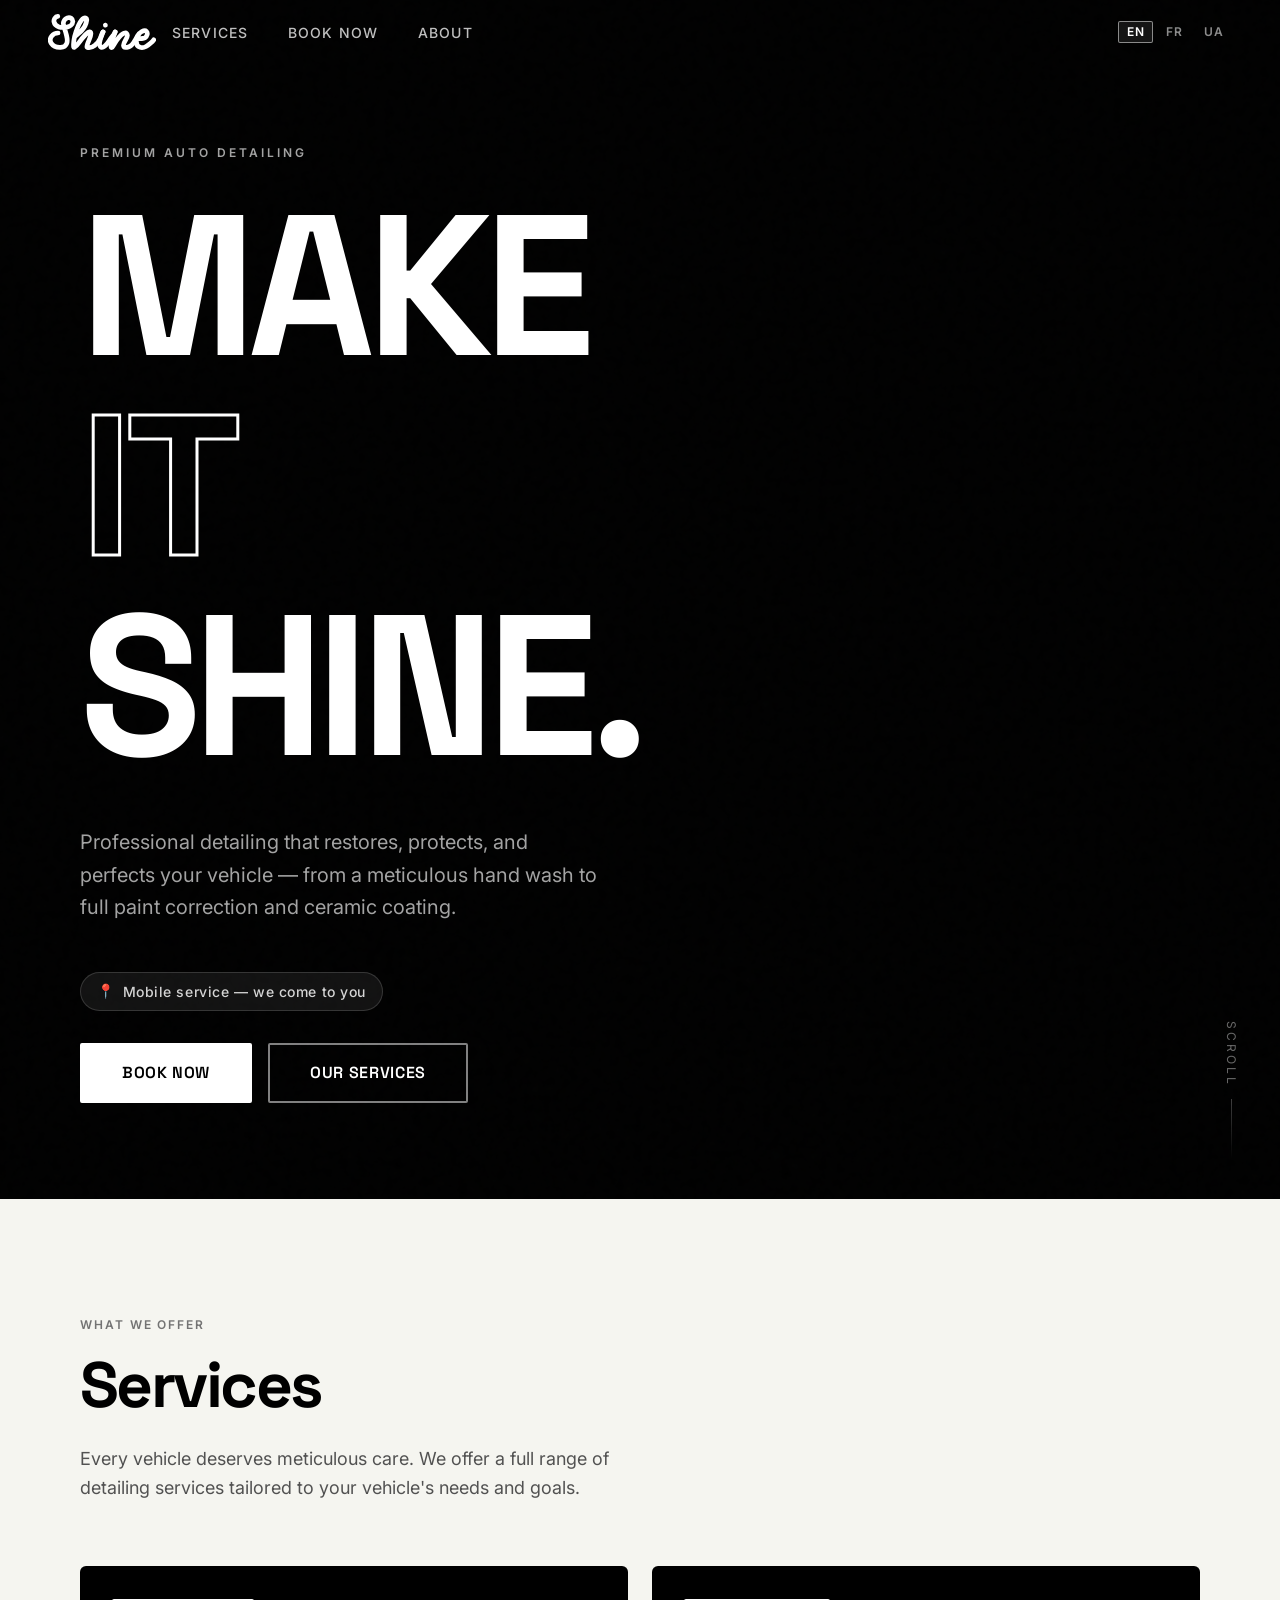
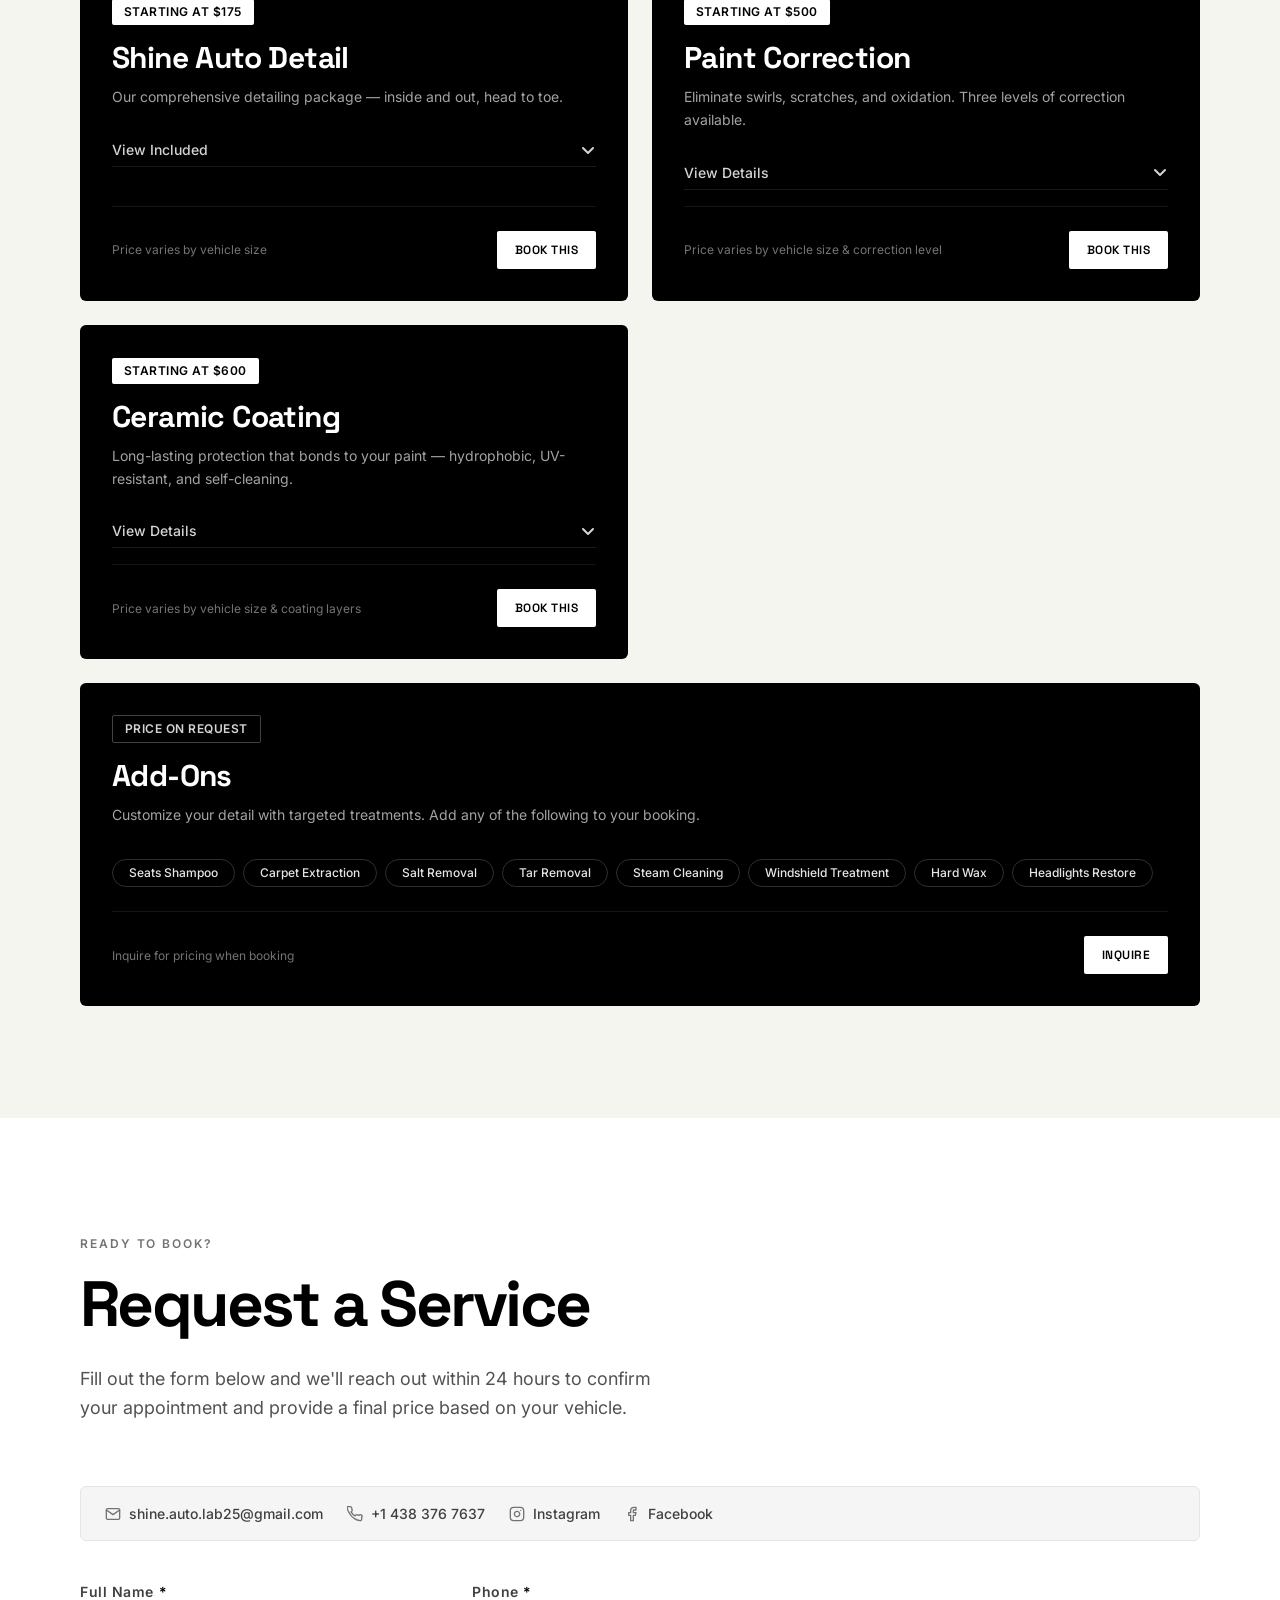
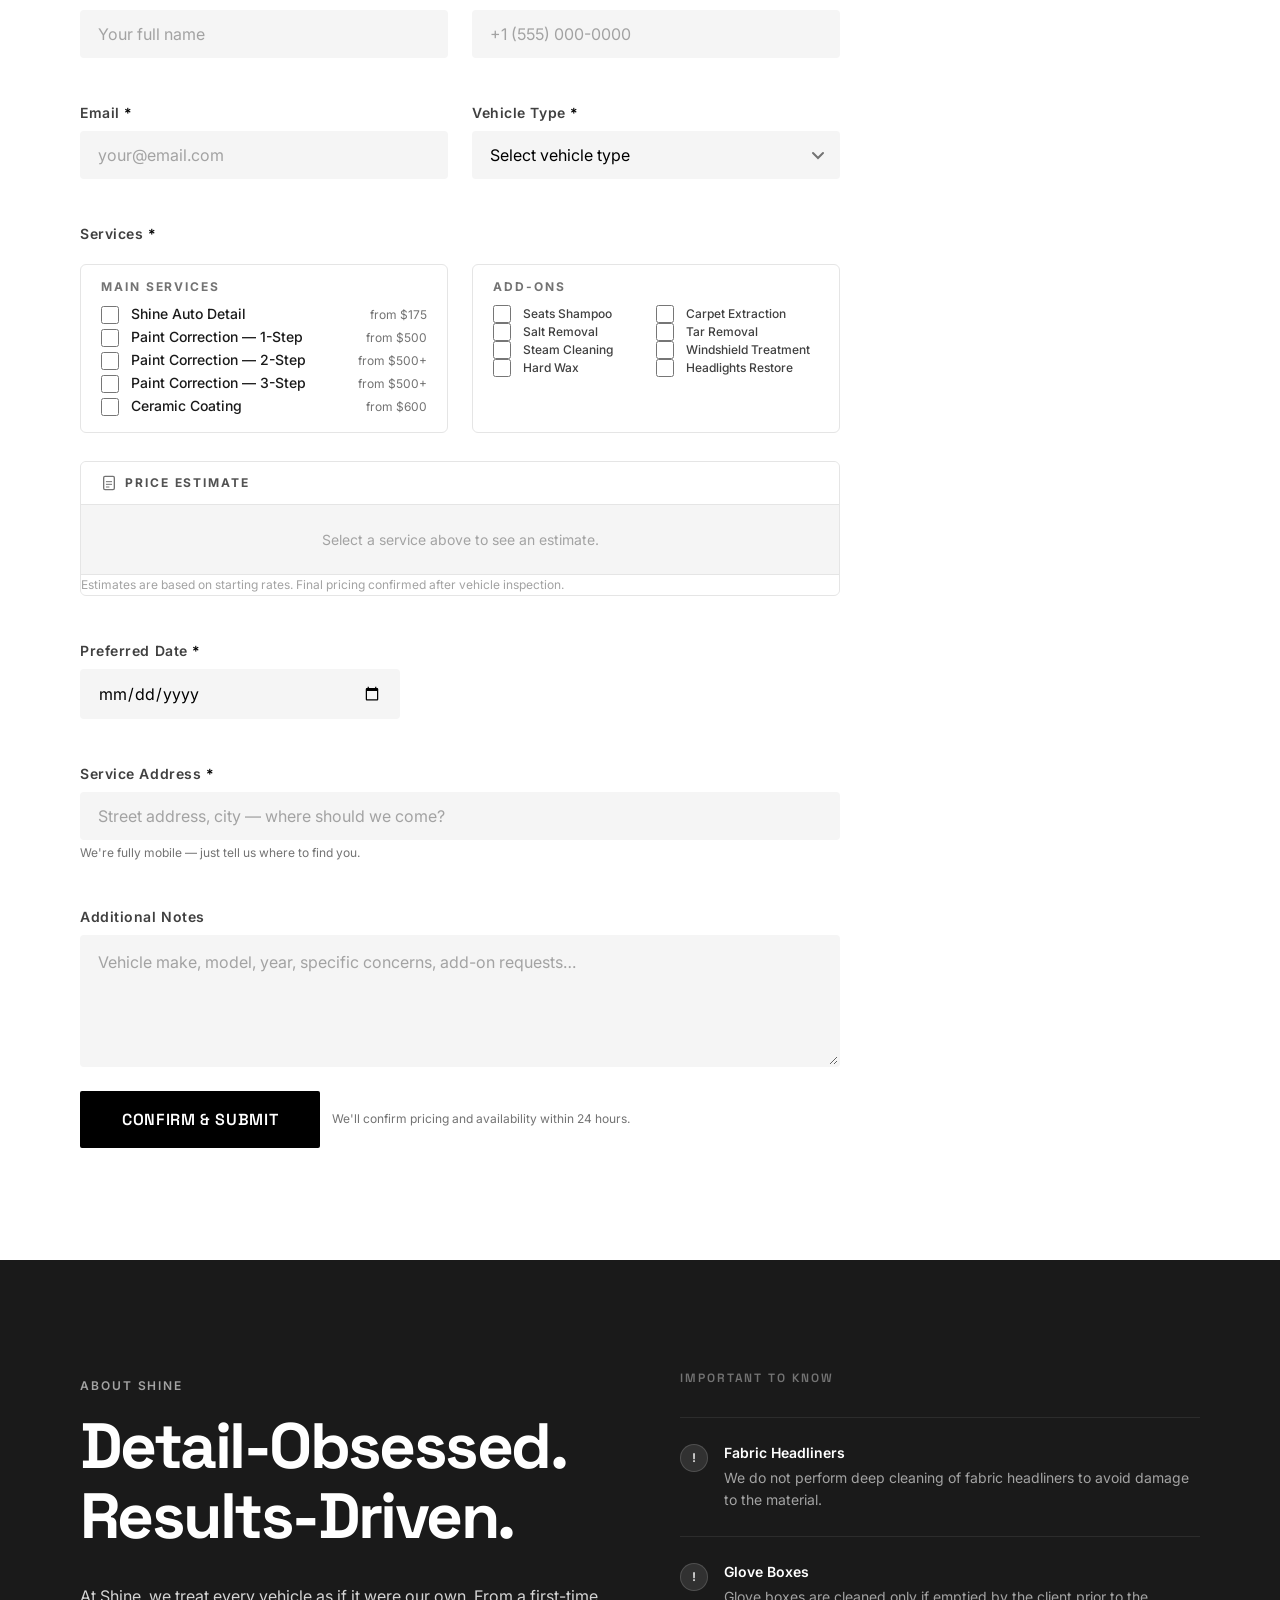
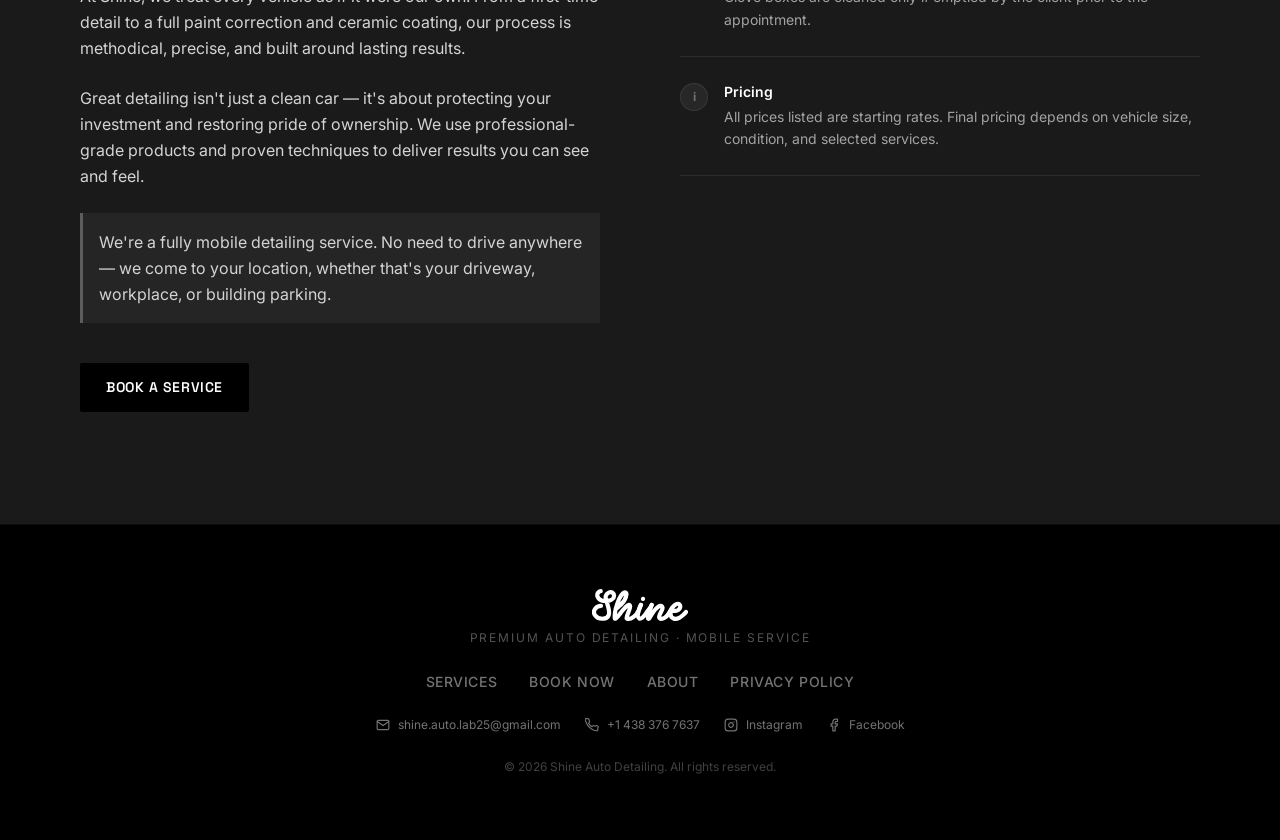
==== commit 472ae13c: "Enhance SEO with updated title and meta tags Updated meta tags and added structured data for SEO." ====
--- a/index.html
+++ b/index.html
@@ -3,13 +3,32 @@
 <head>
   <meta charset="UTF-8" />
   <meta name="viewport" content="width=device-width, initial-scale=1.0" />
-  <meta name="description" content="Shine Auto Detailing — professional auto detailing, paint correction, and ceramic coating services." />
-  <title>Shine — Auto Detailing</title>
+  <title>Shine Auto Lab | Mobile Auto Detailing in Montreal</title>
+  <meta name="description" content="Professional mobile auto detailing in Montreal. We come to you. Detailing, paint correction, ceramic coating. Book online at shine-autolab.com" />
+
+ <meta name="google-site-verification" content="bhGoiYn4KOgzDJPhY43lidE8a6WeTGyk4BUZCrsPhDA" />
+
+  <meta property="og:title" content="Shine Auto Lab | Mobile Auto Detailing in Montreal" />
+  <meta property="og:description" content="Professional mobile auto detailing in Montreal. We come to you." />
+  <meta property="og:url" content="https://shine-autolab.com" />
+  <meta property="og:type" content="website" />
+
+  <script type="application/ld+json">
+  {
+    "@context": "https://schema.org",
+    "@type": "LocalBusiness",
+    "name": "Shine Auto Lab",
+    "url": "https://shine-autolab.com",
+    "telephone": "+14383767637",
+    "email": "shine.auto.lab25@gmail.com",
+    "serviceType": "Auto Detailing",
+    "areaServed": "Montreal"
+  }
+  </script>
 
   <link rel="preconnect" href="https://fonts.googleapis.com" />
   <link rel="preconnect" href="https://fonts.gstatic.com" crossorigin />
   <link href="https://fonts.googleapis.com/css2?family=Space+Grotesk:wght@300;400;500;600;700&family=Inter:wght@300;400;500;600&display=swap" rel="stylesheet" />
-
   <link rel="stylesheet" href="styles.css" />
 </head>
 <body>
